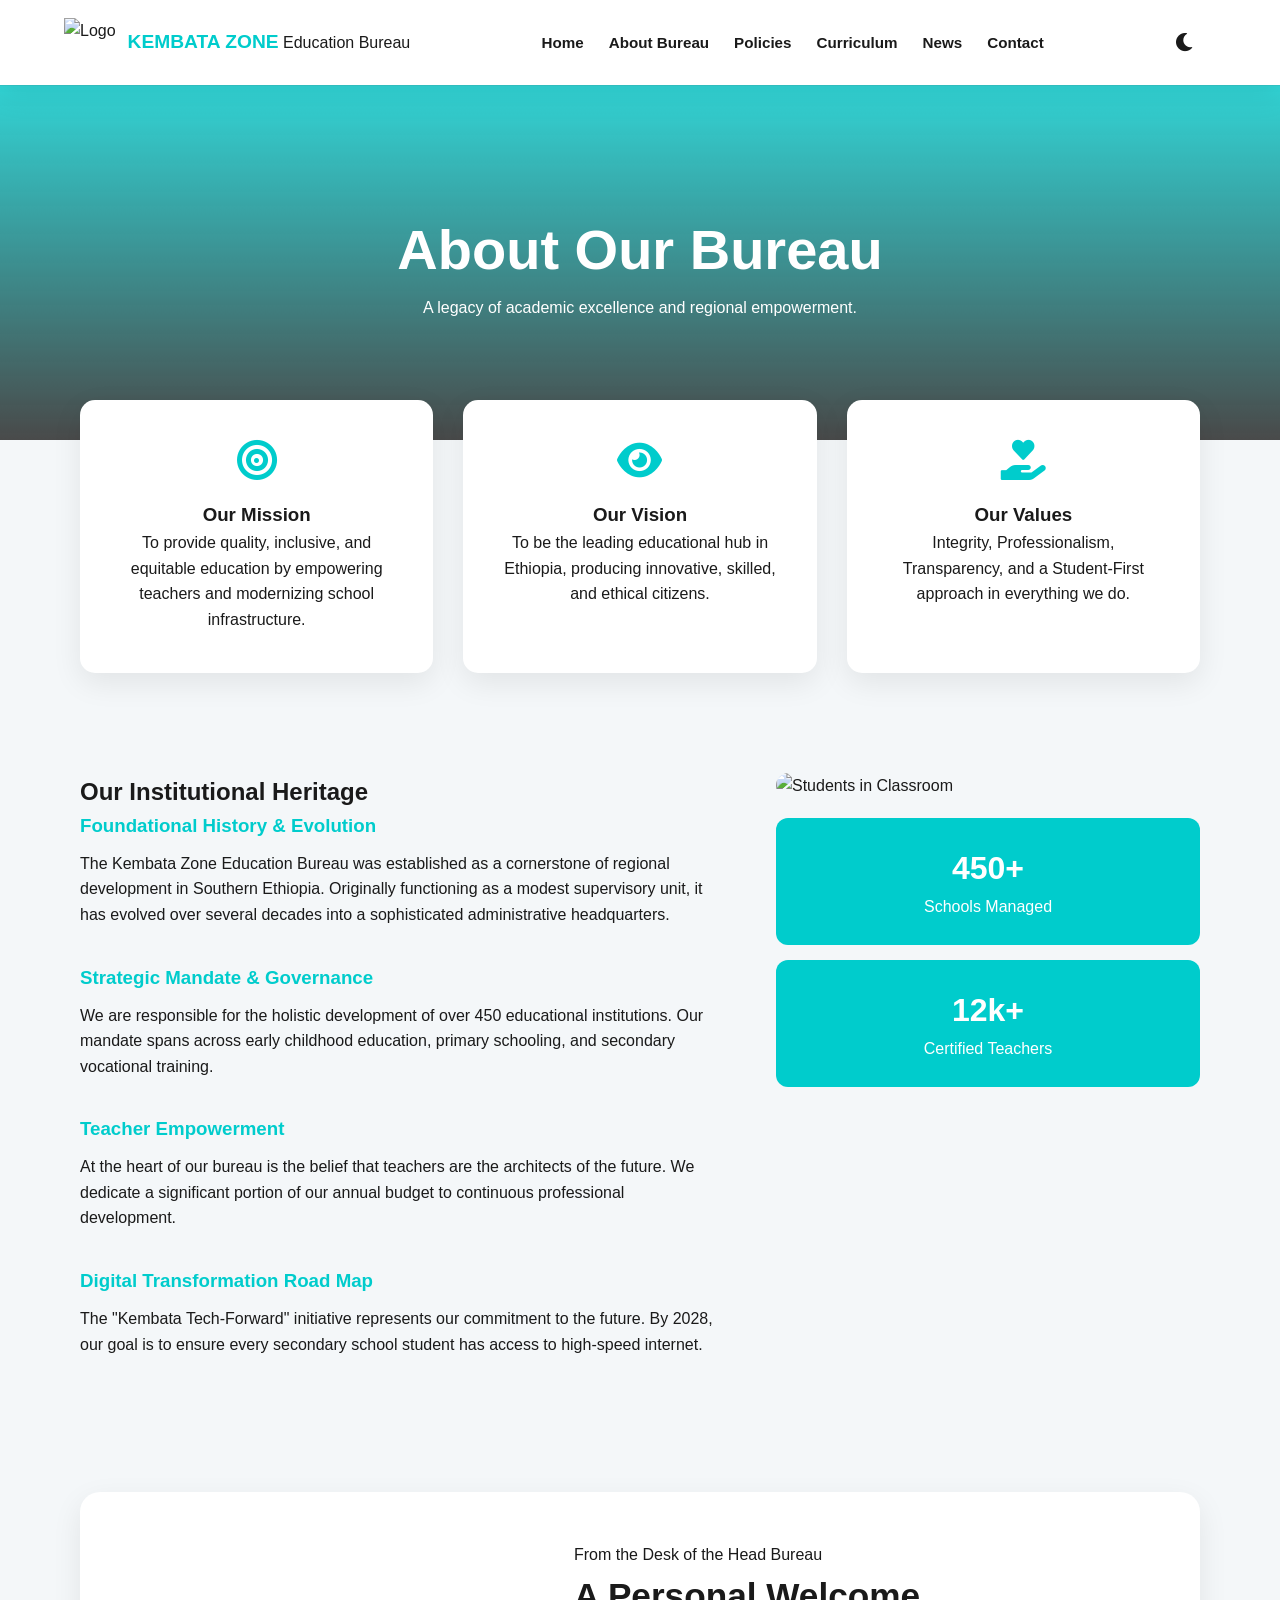
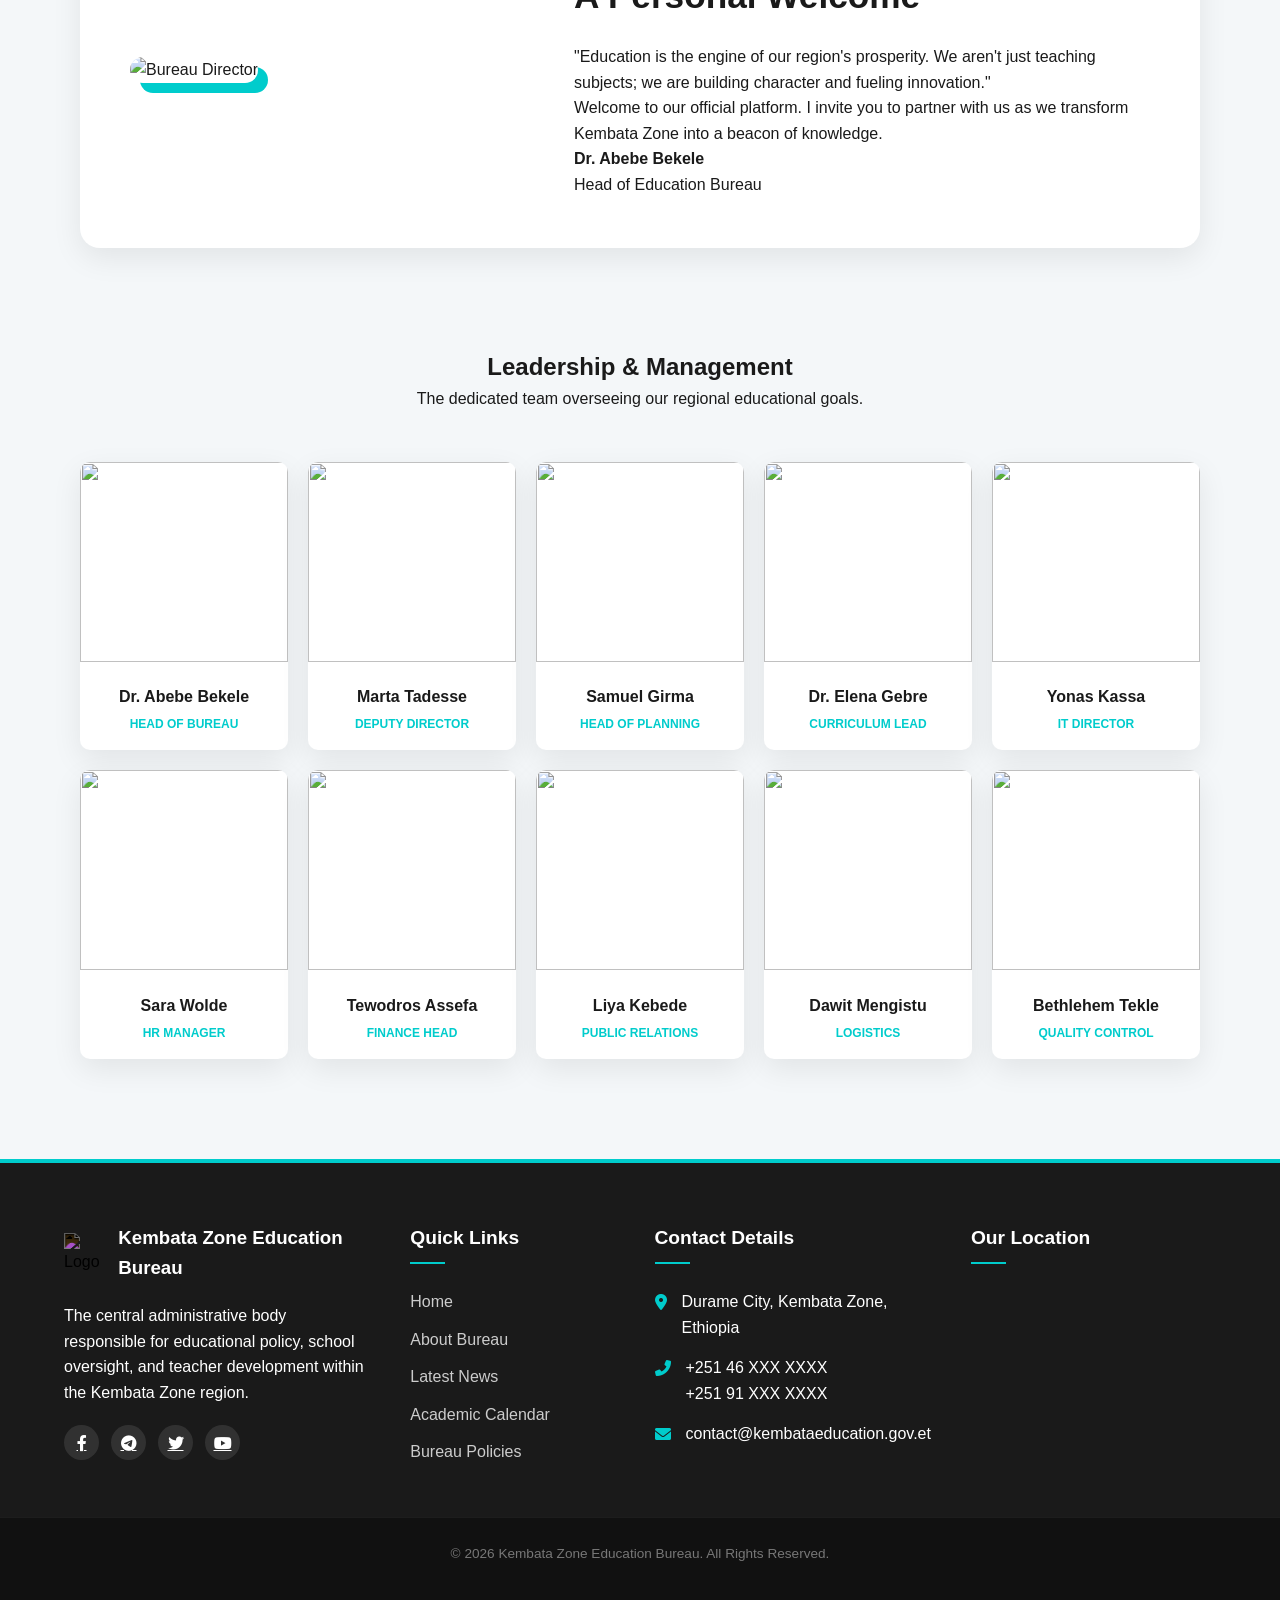
==== about.html @ c80085f4 "Add files via upload" ====
<!DOCTYPE html>
<html lang="en">
<head>
    <meta charset="UTF-8">
    <meta name="viewport" content="width=device-width, initial-scale=1.0">
    <title>About Us | Kembata Zone Education Bureau</title>
    <link rel="stylesheet" href="https://cdnjs.cloudflare.com/ajax/libs/font-awesome/6.0.0/css/all.min.css">
    <link rel="stylesheet" href="about.css">
</head>
<body>

<nav class="navbar">
    <div class="nav-container">
        <div class="nav-logo">
            <img src="https://cdn-icons-png.flaticon.com/512/3429/3429433.png" alt="Logo">
            <div class="logo-text">
                <span class="dept-name">Kembata Zone</span>
                <span class="dept-subtext">Education Bureau</span>
            </div>
        </div>

        <ul class="nav-links" id="nav-links">
            <li><a href="index.html" class="active">Home</a></li>
            <li><a href="#">About Bureau</a></li>
            <li><a href="policies.html">Policies</a></li>
            <li><a href="curriculum.html">Curriculum</a></li>
            <li><a href="news.html">News</a></li>
            <li><a href="contact.html">Contact</a></li>
        </ul>

        <div class="nav-actions">
            <button id="dark-mode-toggle"><i class="fas fa-moon"></i></button>
            <div class="menu-toggle" id="mobile-menu">
                <span class="bar"></span>
                <span class="bar"></span>
                <span class="bar"></span>
            </div>
        </div>
    </div>
</nav>

<header class="about-hero">
    <div class="container">
        <h1>About Our Bureau</h1>
        <p>A legacy of academic excellence and regional empowerment.</p>
    </div>
</header>

<div class="main-content-wrapper">
    <section class="mvv-section">
        <div class="mvv-grid">
            <div class="mvv-card">
                <i class="fas fa-bullseye"></i>
                <h3>Our Mission</h3>
                <p>To provide quality, inclusive, and equitable education by empowering teachers and modernizing school infrastructure.</p>
            </div>
            <div class="mvv-card">
                <i class="fas fa-eye"></i>
                <h3>Our Vision</h3>
                <p>To be the leading educational hub in Ethiopia, producing innovative, skilled, and ethical citizens.</p>
            </div>
            <div class="mvv-card">
                <i class="fas fa-hand-holding-heart"></i>
                <h3>Our Values</h3>
                <p>Integrity, Professionalism, Transparency, and a Student-First approach in everything we do.</p>
            </div>
        </div>
    </section>

    <section class="institution-description">
        <div class="desc-content">
            <div class="desc-text-wrapper">
                <h2>Our Institutional Heritage</h2>
                <div class="text-block">
                    <h3>Foundational History & Evolution</h3>
                    <p>The Kembata Zone Education Bureau was established as a cornerstone of regional development in Southern Ethiopia. Originally functioning as a modest supervisory unit, it has evolved over several decades into a sophisticated administrative headquarters.</p>
                </div>
                <div class="text-block">
                    <h3>Strategic Mandate & Governance</h3>
                    <p>We are responsible for the holistic development of over 450 educational institutions. Our mandate spans across early childhood education, primary schooling, and secondary vocational training.</p>
                </div>
                <div class="text-block">
                    <h3>Teacher Empowerment</h3>
                    <p>At the heart of our bureau is the belief that teachers are the architects of the future. We dedicate a significant portion of our annual budget to continuous professional development.</p>
                </div>
                <div class="text-block">
                    <h3>Digital Transformation Road Map</h3>
                    <p>The "Kembata Tech-Forward" initiative represents our commitment to the future. By 2028, our goal is to ensure every secondary school student has access to high-speed internet.</p>
                </div>
            </div>
            <div class="desc-side-content">
                <img src="https://images.unsplash.com/photo-1509062522246-3755977927d7?auto=format&fit=crop&q=80&w=800" alt="Students in Classroom">
                <div class="stat-stack">
                    <div class="stat-box"><span>450+</span><p>Schools Managed</p></div>
                    <div class="stat-box"><span>12k+</span><p>Certified Teachers</p></div>
                </div>
            </div>
        </div>
    </section>

    <section class="director-message">
        <div class="message-wrapper">
            <div class="director-portrait">
                <img src="https://images.unsplash.com/photo-1507003211169-0a1dd7228f2d?auto=format&fit=crop&q=80&w=600" alt="Bureau Director">
            </div>
            <div class="message-text">
                <span class="subtitle">From the Desk of the Head Bureau</span>
                <h2>A Personal Welcome</h2>
                <p>"Education is the engine of our region's prosperity. We aren't just teaching subjects; we are building character and fueling innovation."</p>
                <p>Welcome to our official platform. I invite you to partner with us as we transform Kembata Zone into a beacon of knowledge.</p>
                <div class="director-signature">
                    <h4>Dr. Abebe Bekele</h4>
                    <span>Head of Education Bureau</span>
                </div>
            </div>
        </div>
    </section>

    <section class="directors-section">
        <div class="section-header">
            <h2>Leadership & Management</h2>
            <p>The dedicated team overseeing our regional educational goals.</p>
        </div>
        <div class="directors-grid">
            <div class="director-card"><img src="https://images.unsplash.com/photo-1507003211169-0a1dd7228f2d?auto=format&fit=crop&q=80&w=400"><div class="director-info"><h4>Dr. Abebe Bekele</h4><span class="role">Head of Bureau</span></div></div>
            <div class="director-card"><img src="https://images.unsplash.com/photo-1494790108377-be9c29b29330?auto=format&fit=crop&q=80&w=400"><div class="director-info"><h4>Marta Tadesse</h4><span class="role">Deputy Director</span></div></div>
            <div class="director-card"><img src="https://images.unsplash.com/photo-1500648767791-00dcc994a43e?auto=format&fit=crop&q=80&w=400"><div class="director-info"><h4>Samuel Girma</h4><span class="role">Head of Planning</span></div></div>
            <div class="director-card"><img src="https://images.unsplash.com/photo-1573497019940-1c28c88b4f3e?auto=format&fit=crop&q=80&w=400"><div class="director-info"><h4>Dr. Elena Gebre</h4><span class="role">Curriculum Lead</span></div></div>
            <div class="director-card"><img src="https://images.unsplash.com/photo-1472099645785-5658abf4ff4e?auto=format&fit=crop&q=80&w=400"><div class="director-info"><h4>Yonas Kassa</h4><span class="role">IT Director</span></div></div>
            <div class="director-card"><img src="https://images.unsplash.com/photo-1580489944761-15a19d654956?auto=format&fit=crop&q=80&w=400"><div class="director-info"><h4>Sara Wolde</h4><span class="role">HR Manager</span></div></div>
            <div class="director-card"><img src="https://images.unsplash.com/photo-1519085360753-af0119f7cbe7?auto=format&fit=crop&q=80&w=400"><div class="director-info"><h4>Tewodros Assefa</h4><span class="role">Finance Head</span></div></div>
            <div class="director-card"><img src="https://images.unsplash.com/photo-1567532939604-b6b5b0db2604?auto=format&fit=crop&q=80&w=400"><div class="director-info"><h4>Liya Kebede</h4><span class="role">Public Relations</span></div></div>
            <div class="director-card"><img src="https://images.unsplash.com/photo-1506794778202-cad84cf45f1d?auto=format&fit=crop&q=80&w=400"><div class="director-info"><h4>Dawit Mengistu</h4><span class="role">Logistics</span></div></div>
            <div class="director-card"><img src="https://images.unsplash.com/photo-1554151228-14d9def656e4?auto=format&fit=crop&q=80&w=400"><div class="director-info"><h4>Bethlehem Tekle</h4><span class="role">Quality Control</span></div></div>
        </div>
    </section>
</div>

<footer class="site-footer" id="contact">
    <div class="footer-top">
        <div class="footer-container">
            <div class="footer-column bureau-info">
                <div class="f-logo">
                    <img src="https://cdn-icons-png.flaticon.com/512/3429/3429433.png" alt="Logo">
                    <h3>Kembata Zone Education Bureau</h3>
                </div>
                <p>The central administrative body responsible for educational policy, school oversight, and teacher development within the Kembata Zone region.</p>
                <div class="social-links">
                    <a href="#" aria-label="Facebook"><i class="fab fa-facebook-f"></i></a>
                    <a href="#" aria-label="Telegram"><i class="fab fa-telegram-plane"></i></a>
                    <a href="#" aria-label="Twitter"><i class="fab fa-twitter"></i></a>
                    <a href="#" aria-label="YouTube"><i class="fab fa-youtube"></i></a>
                </div>
            </div>

            <div class="footer-column">
                <h4 class="footer-title">Quick Links</h4>
                <ul class="f-links">
                    <li><a href="#home">Home</a></li>
                    <li><a href="#about">About Bureau</a></li>
                    <li><a href="#news">Latest News</a></li>
                    <li><a href="#">Academic Calendar</a></li>
                    <li><a href="#">Bureau Policies</a></li>
                </ul>
            </div>

            <div class="footer-column">
                <h4 class="footer-title">Contact Details</h4>
                <div class="contact-box">
                    <div class="c-item">
                        <i class="fas fa-map-marker-alt"></i>
                        <span>Durame City, Kembata Zone, Ethiopia</span>
                    </div>
                    <div class="c-item">
                        <i class="fas fa-phone-alt"></i>
                        <span>+251 46 XXX XXXX<br>+251 91 XXX XXXX</span>
                    </div>
                    <div class="c-item">
                        <i class="fas fa-envelope"></i>
                        <span>contact@kembataeducation.gov.et</span>
                    </div>
                </div>
            </div>

            <div class="footer-column">
                <h4 class="footer-title">Our Location</h4>
                <div class="map-wrapper">
                    <iframe src="https://www.google.com/maps/embed?pb=!1m18!1m12!1m3!1d31688.0000000000!2d37.8864!3d7.2361!2m3!1f0!2f0!3f0!3m2!1i1024!2i768!4f13.1!3m3!1m2!1s0x170e5b0000000001%3A0x0000000000000000!2sDurame!5e0!3m2!1sen!2set!4v1700000000000" width="100%" height="150" style="border:0; border-radius:8px;" allowfullscreen="" loading="lazy"></iframe>
                </div>
            </div>
        </div>
    </div>
    
    <div class="footer-bottom">
        <div class="footer-container centered-text">
            <p>© 2026 Kembata Zone Education Bureau. All Rights Reserved.</p>
        </div>
    </div>
</footer>

<script src="about.js"></script>
</body>
</html>
---- about.css ----
:root {
    --primary: #00CCCC;
    --dark: #1a1a1a;
    --light: #ffffff;
    --bg-alt: #f4f7f9;
    --text-soft: #555;
    --shadow: 0 10px 30px rgba(0,0,0,0.08);
}

[data-theme="dark"] {
    --dark: #f4f4f4;
    --light: #1e1e1e;
    --bg-alt: #121212;
    --text-soft: #bbb;
}

* { margin: 0; padding: 0; box-sizing: border-box; font-family: 'Segoe UI', sans-serif; transition: 0.3s; }
body { background: var(--bg-alt); color: var(--dark); line-height: 1.6; overflow-x: hidden; }

/* --- Navbar --- */
.navbar { background: var(--light); height: 85px; display: flex; align-items: center; position: sticky; top: 0; z-index: 1000; box-shadow: var(--shadow); }
.nav-container { width: 90%; max-width: 1300px; margin: 0 auto; display: flex; justify-content: space-between; align-items: center; }
.nav-logo { display: flex; align-items: center; gap: 12px; }
.nav-logo img { height: 50px; }
.dept-name { font-weight: 800; color: var(--primary); font-size: 1.2rem; text-transform: uppercase; }
.nav-links { display: flex; list-style: none; gap: 25px; }
.nav-links a { text-decoration: none; color: var(--dark); font-weight: 600; font-size: 0.95rem; }

/* Dropdown */
.dropdown { position: relative; }
.dropdown-content { display: none; position: absolute; top: 100%; background: var(--light); min-width: 180px; box-shadow: var(--shadow); border-top: 3px solid var(--primary); list-style: none; }
.dropdown-content a { padding: 12px 20px; display: block; border-bottom: 1px solid rgba(0,0,0,0.05); }
@media (min-width: 1025px) { .dropdown:hover .dropdown-content { display: block; } }

.nav-actions { display: flex; align-items: center; gap: 20px; }
#dark-mode-toggle { background: none; border: none; cursor: pointer; color: var(--dark); font-size: 1.3rem; }

/* CONTENT WRAPPER */
.main-content-wrapper { max-width: 1200px; margin: 0 auto; padding: 0 40px; }
section { margin-bottom: 100px; }

/* HERO */
.about-hero { background: linear-gradient(rgba(0, 204, 204, 0.8), rgba(0, 0, 0, 0.7)), url('https://images.unsplash.com/photo-1523050854058-8df90110c9f1?auto=format&fit=crop&q=80&w=1470'); background-size: cover; background-position: center; color: white; padding: 120px 0; text-align: center; margin-bottom: 80px; }
.about-hero h1 { font-size: 3.5rem; }

/* MVV */
.mvv-grid { display: grid; grid-template-columns: repeat(3, 1fr); gap: 30px; margin-top: -120px; }
.mvv-card { background: var(--light); padding: 40px; border-radius: 15px; text-align: center; box-shadow: var(--shadow); }
.mvv-card i { font-size: 2.5rem; color: var(--primary); margin-bottom: 20px; }

/* DESCRIPTION */
.desc-content { display: grid; grid-template-columns: 1.2fr 0.8fr; gap: 60px; }
.text-block { margin-bottom: 35px; }
.text-block h3 { color: var(--primary); margin-bottom: 10px; }
.desc-side-content img { width: 100%; border-radius: 20px; margin-bottom: 20px; }
.stat-box { background: var(--primary); color: white; padding: 25px; border-radius: 12px; margin-bottom: 15px; text-align: center; }
.stat-box span { font-size: 2rem; font-weight: 800; display: block; }

/* DIRECTOR MESSAGE */
.message-wrapper { display: grid; grid-template-columns: 1fr 1.5fr; gap: 60px; align-items: center; background: var(--light); padding: 50px; border-radius: 20px; box-shadow: var(--shadow); }
.director-portrait img { width: 100%; border-radius: 15px; box-shadow: 10px 10px 0 var(--primary); }
.message-text h2 { margin-bottom: 20px; font-size: 2.2rem; }

/* LEADERSHIP */
.section-header { text-align: center; margin-bottom: 50px; }
.directors-grid { display: grid; grid-template-columns: repeat(auto-fill, minmax(180px, 1fr)); gap: 20px; }
.director-card { background: var(--light); border-radius: 10px; overflow: hidden; box-shadow: var(--shadow); text-align: center; }
.director-card img { width: 100%; height: 200px; object-fit: cover; }
.director-info { padding: 15px; }
.role { font-size: 0.75rem; color: var(--primary); text-transform: uppercase; font-weight: bold; }

/* --- Footer --- */
.site-footer { background: #1a1a1a; color: #fff; padding-top: 60px; border-top: 4px solid var(--primary); }
.footer-container { width: 90%; max-width: 1300px; margin: 0 auto; display: grid; grid-template-columns: 1.5fr 1fr 1fr 1.2fr; gap: 40px; padding-bottom: 40px; }
.f-logo { display: flex; align-items: center; gap: 10px; margin-bottom: 20px; }
.f-logo img { height: 40px; filter: invert(1); }
.social-links { display: flex; gap: 12px; margin-top: 20px; }
.social-links a { width: 35px; height: 35px; background: rgba(255,255,255,0.1); border-radius: 50%; display: flex; align-items: center; justify-content: center; color: #fff; transition: 0.3s; }
.social-links a:hover { background: var(--primary); transform: translateY(-3px); }
.footer-title { font-size: 1.2rem; margin-bottom: 25px; position: relative; padding-bottom: 10px; }
.footer-title::after { content: ''; position: absolute; left: 0; bottom: 0; width: 35px; height: 2px; background: var(--primary); }
.f-links { list-style: none; }
.f-links li { margin-bottom: 12px; }
.f-links a { color: #ccc; text-decoration: none; }
.c-item { display: flex; gap: 15px; margin-bottom: 15px; }
.c-item i { color: var(--primary); margin-top: 5px; }

/* Centered Copyright Bar */
.footer-bottom { background: #111; padding: 25px 0; border-top: 1px solid rgba(255,255,255,0.05); }
.centered-text { text-align: center; display: block; }
.footer-bottom p { font-size: 0.85rem; color: #777; margin: 0; }

/* MOBILE RESPONSIVE */
@media (max-width: 1024px) {
    .menu-toggle { display: flex; }
    .nav-links { position: fixed; top: 85px; left: -100%; width: 80%; height: 100vh; background: var(--light); flex-direction: column; padding: 40px 10%; z-index: 1000; }
    .nav-links.active { left: 0; }
    .main-content-wrapper { padding: 0 20px; }
    .mvv-grid, .desc-content, .message-wrapper, .footer-container { grid-template-columns: 1fr; }
    .mvv-grid { margin-top: 0; }
}
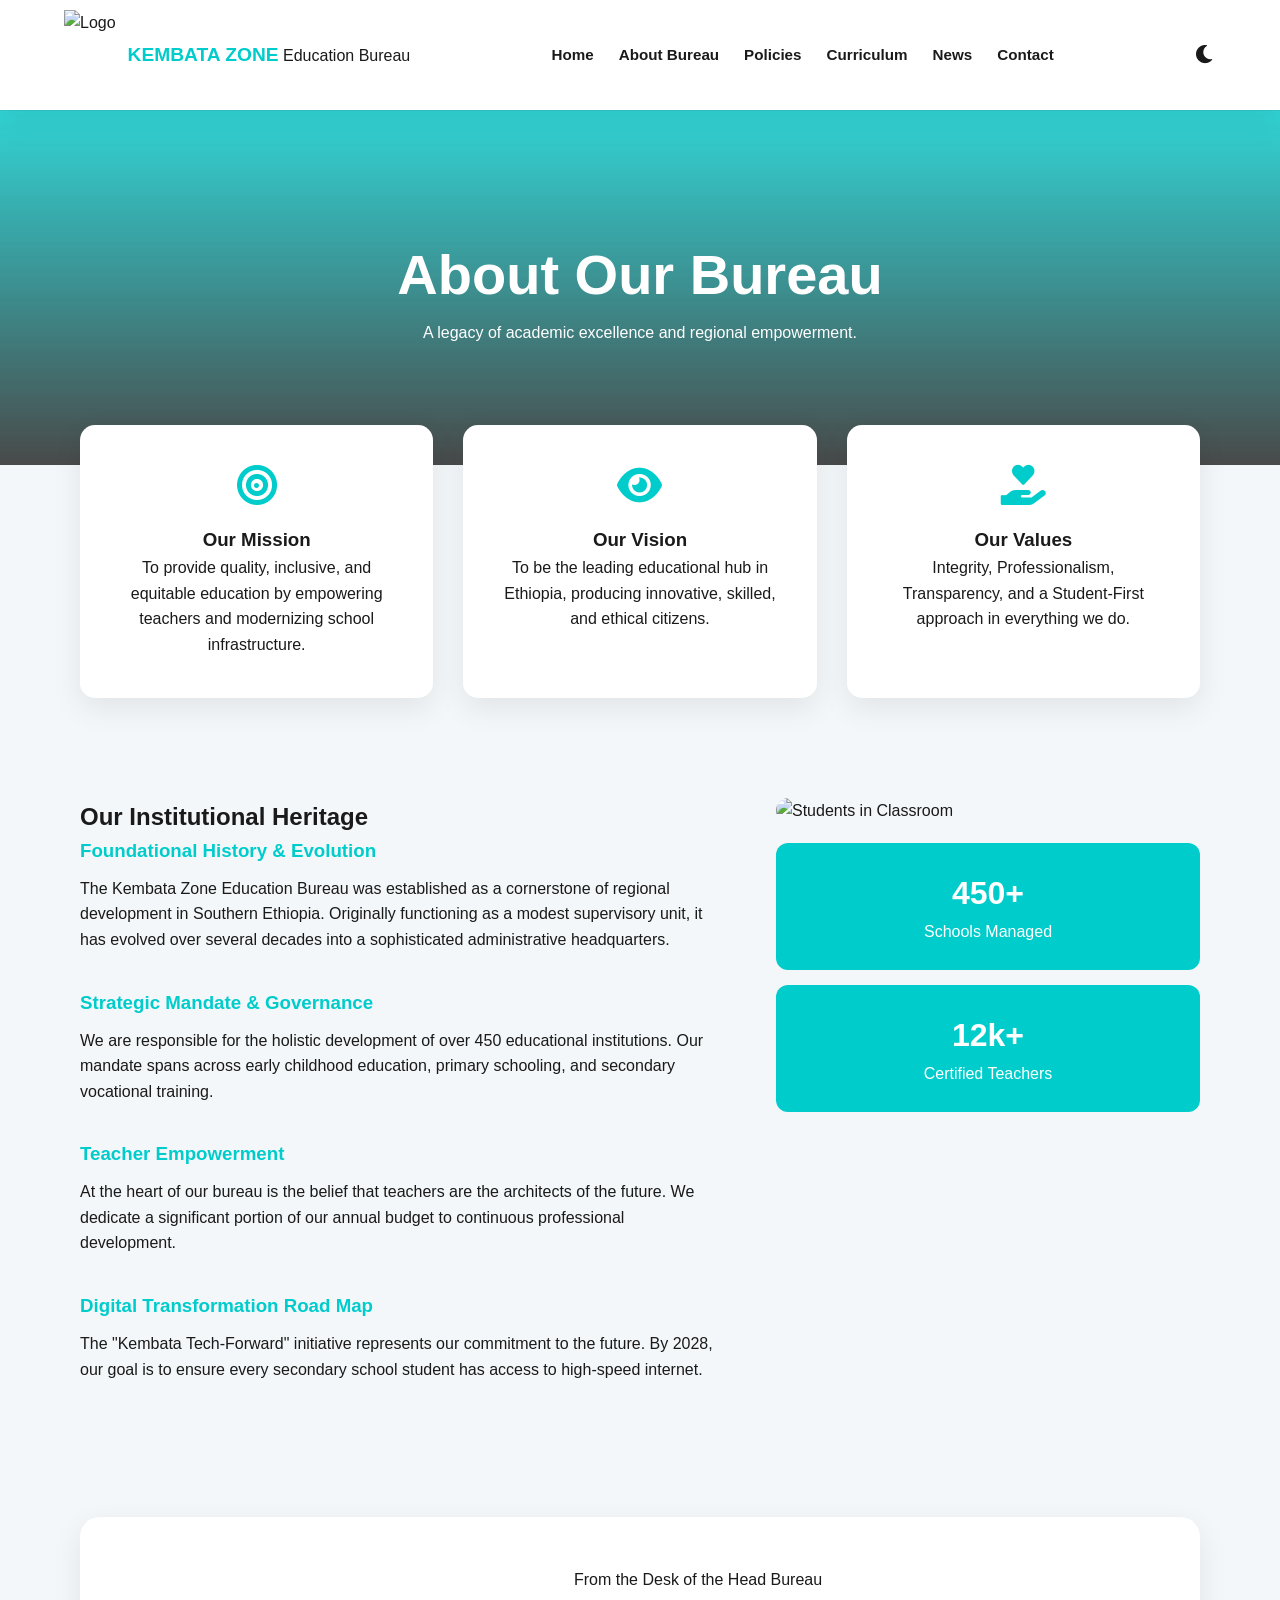
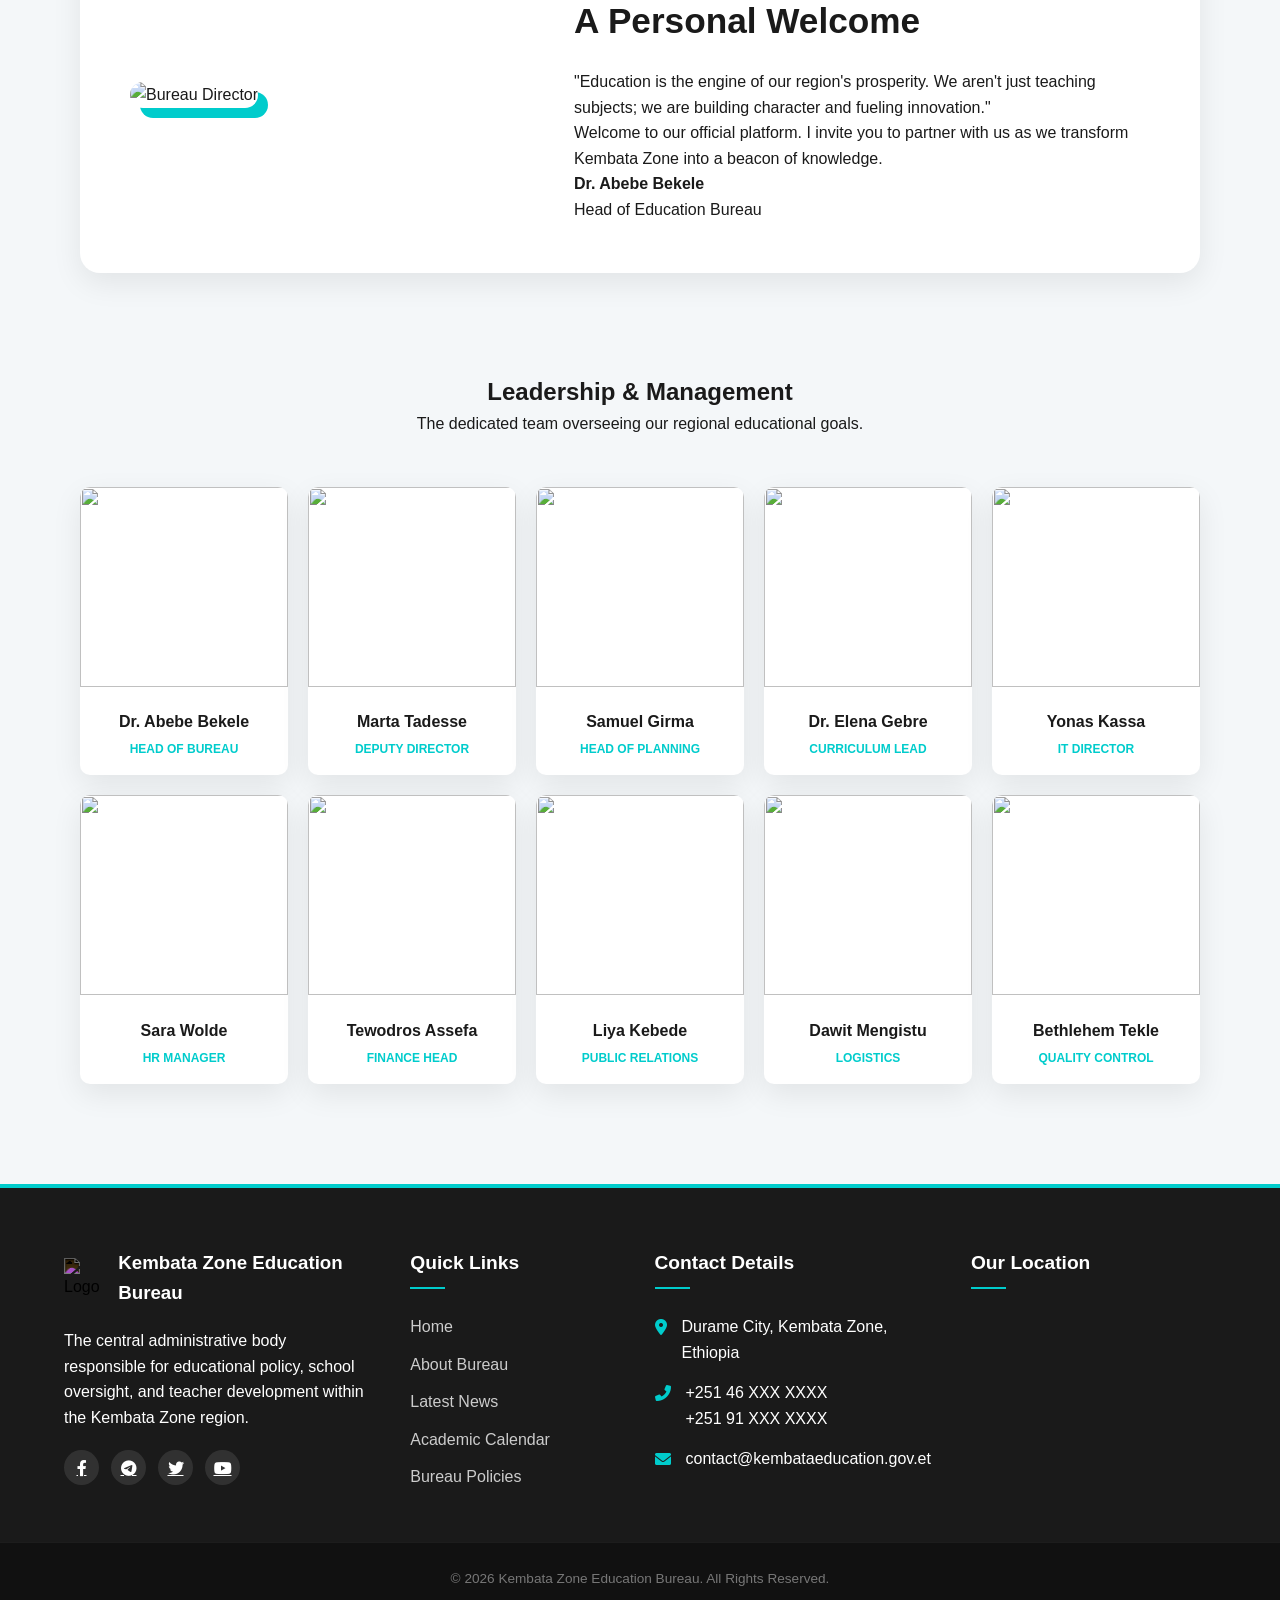
==== commit d30f4d04: "Add files via upload" ====
--- a/about.html
+++ b/about.html
@@ -12,7 +12,7 @@
 <nav class="navbar">
     <div class="nav-container">
         <div class="nav-logo">
-            <img src="https://cdn-icons-png.flaticon.com/512/3429/3429433.png" alt="Logo">
+            <img src="imgs/logo1.png" alt="Logo">
             <div class="logo-text">
                 <span class="dept-name">Kembata Zone</span>
                 <span class="dept-subtext">Education Bureau</span>
@@ -20,9 +20,12 @@
         </div>
 
         <ul class="nav-links" id="nav-links">
-            <li><a href="index.html" class="active">Home</a></li>
-            <li><a href="#">About Bureau</a></li>
-            <li><a href="policies.html">Policies</a></li>
+            <li><a href="home.html" class="active">Home</a></li>
+            <li><a href="about.html">About Bureau</a></li>
+            <li class="dropdown" id="policy-dropdown">
+                <a href="policies.html" class="dropbtn">Policies <i></i></a>
+                
+            </li>
             <li><a href="curriculum.html">Curriculum</a></li>
             <li><a href="news.html">News</a></li>
             <li><a href="contact.html">Contact</a></li>
--- a/about.css
+++ b/about.css
@@ -18,10 +18,10 @@
 body { background: var(--bg-alt); color: var(--dark); line-height: 1.6; overflow-x: hidden; }
 
 /* --- Navbar --- */
-.navbar { background: var(--light); height: 85px; display: flex; align-items: center; position: sticky; top: 0; z-index: 1000; box-shadow: var(--shadow); }
+.navbar { background: var(--light); height: 110px; display: flex; align-items: center; position: sticky; top: 0; z-index: 1000; box-shadow: var(--shadow); }
 .nav-container { width: 90%; max-width: 1300px; margin: 0 auto; display: flex; justify-content: space-between; align-items: center; }
 .nav-logo { display: flex; align-items: center; gap: 12px; }
-.nav-logo img { height: 50px; }
+.nav-logo img { height: 90px; }
 .dept-name { font-weight: 800; color: var(--primary); font-size: 1.2rem; text-transform: uppercase; }
 .nav-links { display: flex; list-style: none; gap: 25px; }
 .nav-links a { text-decoration: none; color: var(--dark); font-weight: 600; font-size: 0.95rem; }
@@ -90,6 +90,10 @@
 .centered-text { text-align: center; display: block; }
 .footer-bottom p { font-size: 0.85rem; color: #777; margin: 0; }
 
+/* --- Mobile Fixes --- */
+.menu-toggle { display: none; flex-direction: column; gap: 5px; cursor: pointer; }
+.bar { width: 28px; height: 3px; background: var(--dark); border-radius: 5px; }
+
 /* MOBILE RESPONSIVE */
 @media (max-width: 1024px) {
     .menu-toggle { display: flex; }
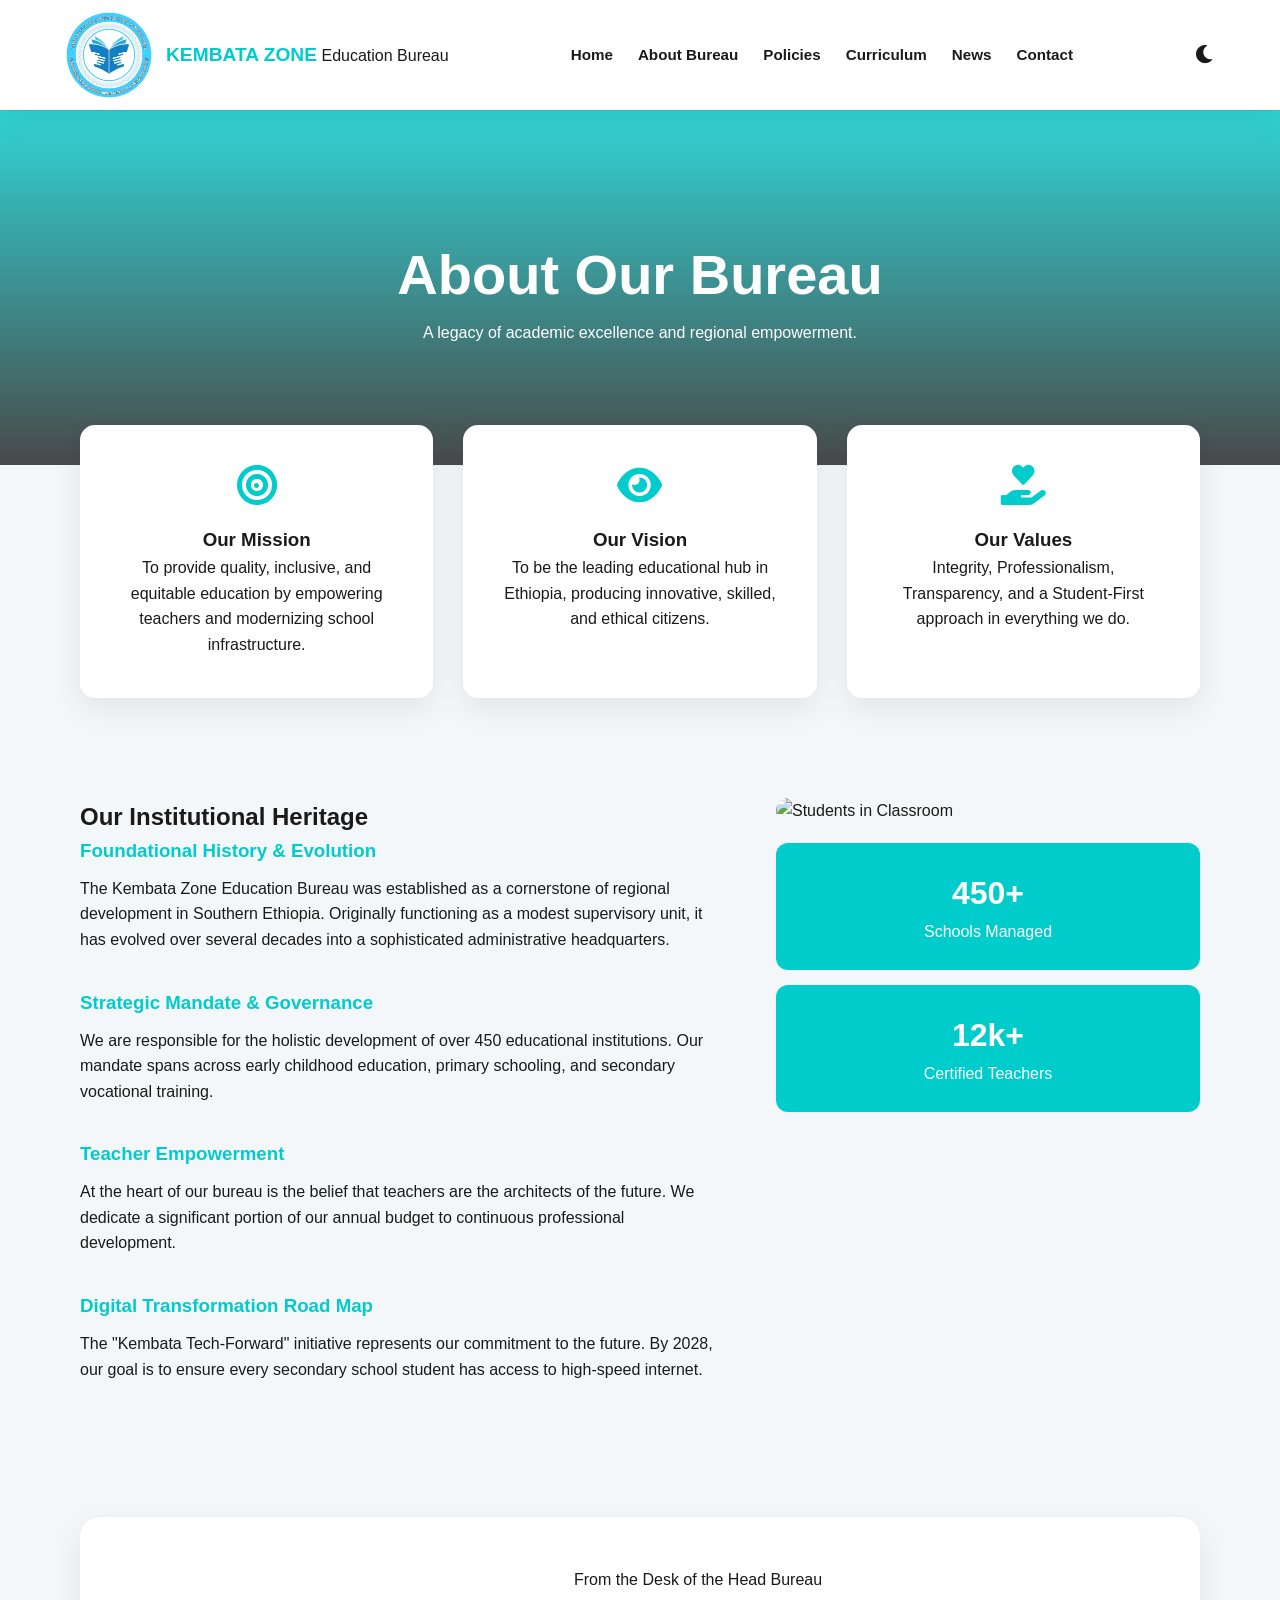
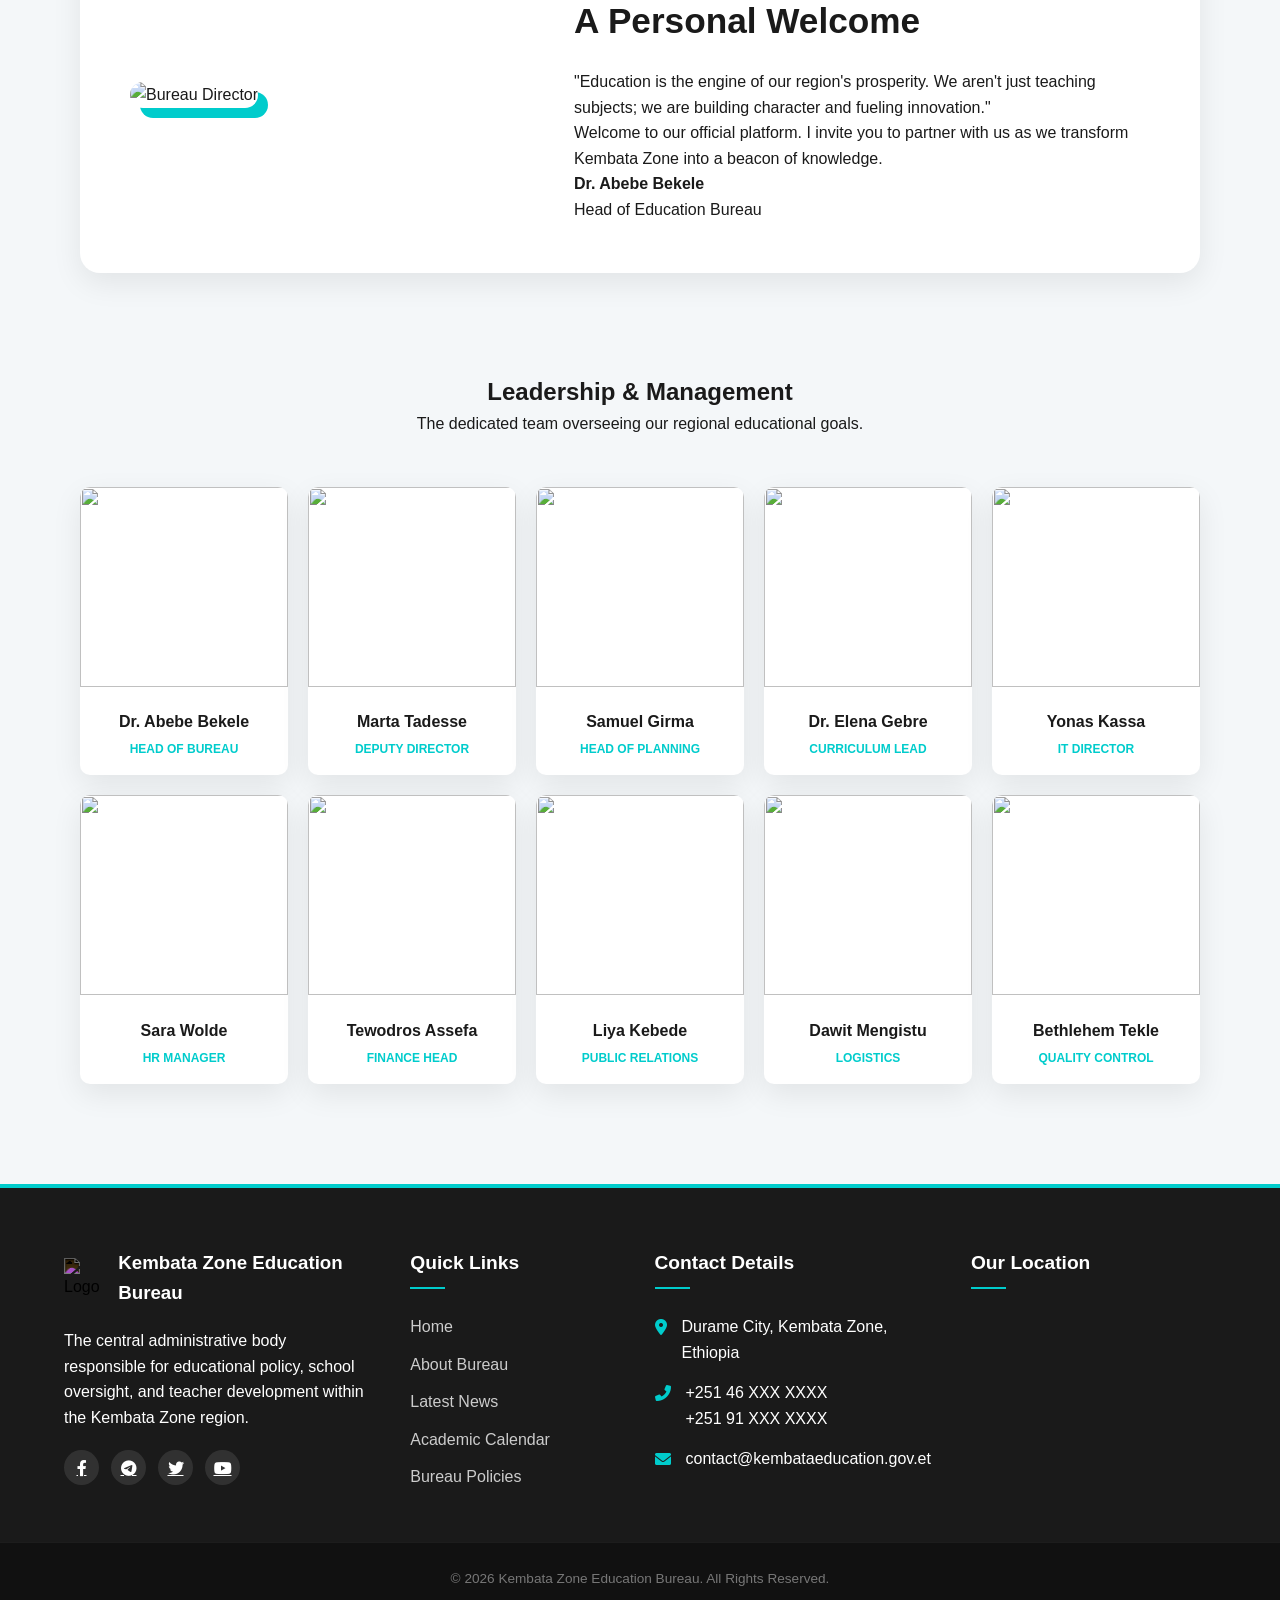
==== commit 1be8aff1: "Update about.html" ====
--- a/about.html
+++ b/about.html
@@ -20,7 +20,7 @@
         </div>
 
         <ul class="nav-links" id="nav-links">
-            <li><a href="home.html" class="active">Home</a></li>
+            <li><a href="index.html" class="active">Home</a></li>
             <li><a href="about.html">About Bureau</a></li>
             <li class="dropdown" id="policy-dropdown">
                 <a href="policies.html" class="dropbtn">Policies <i></i></a>
@@ -203,4 +203,4 @@
 
 <script src="about.js"></script>
 </body>
-</html>+</html>
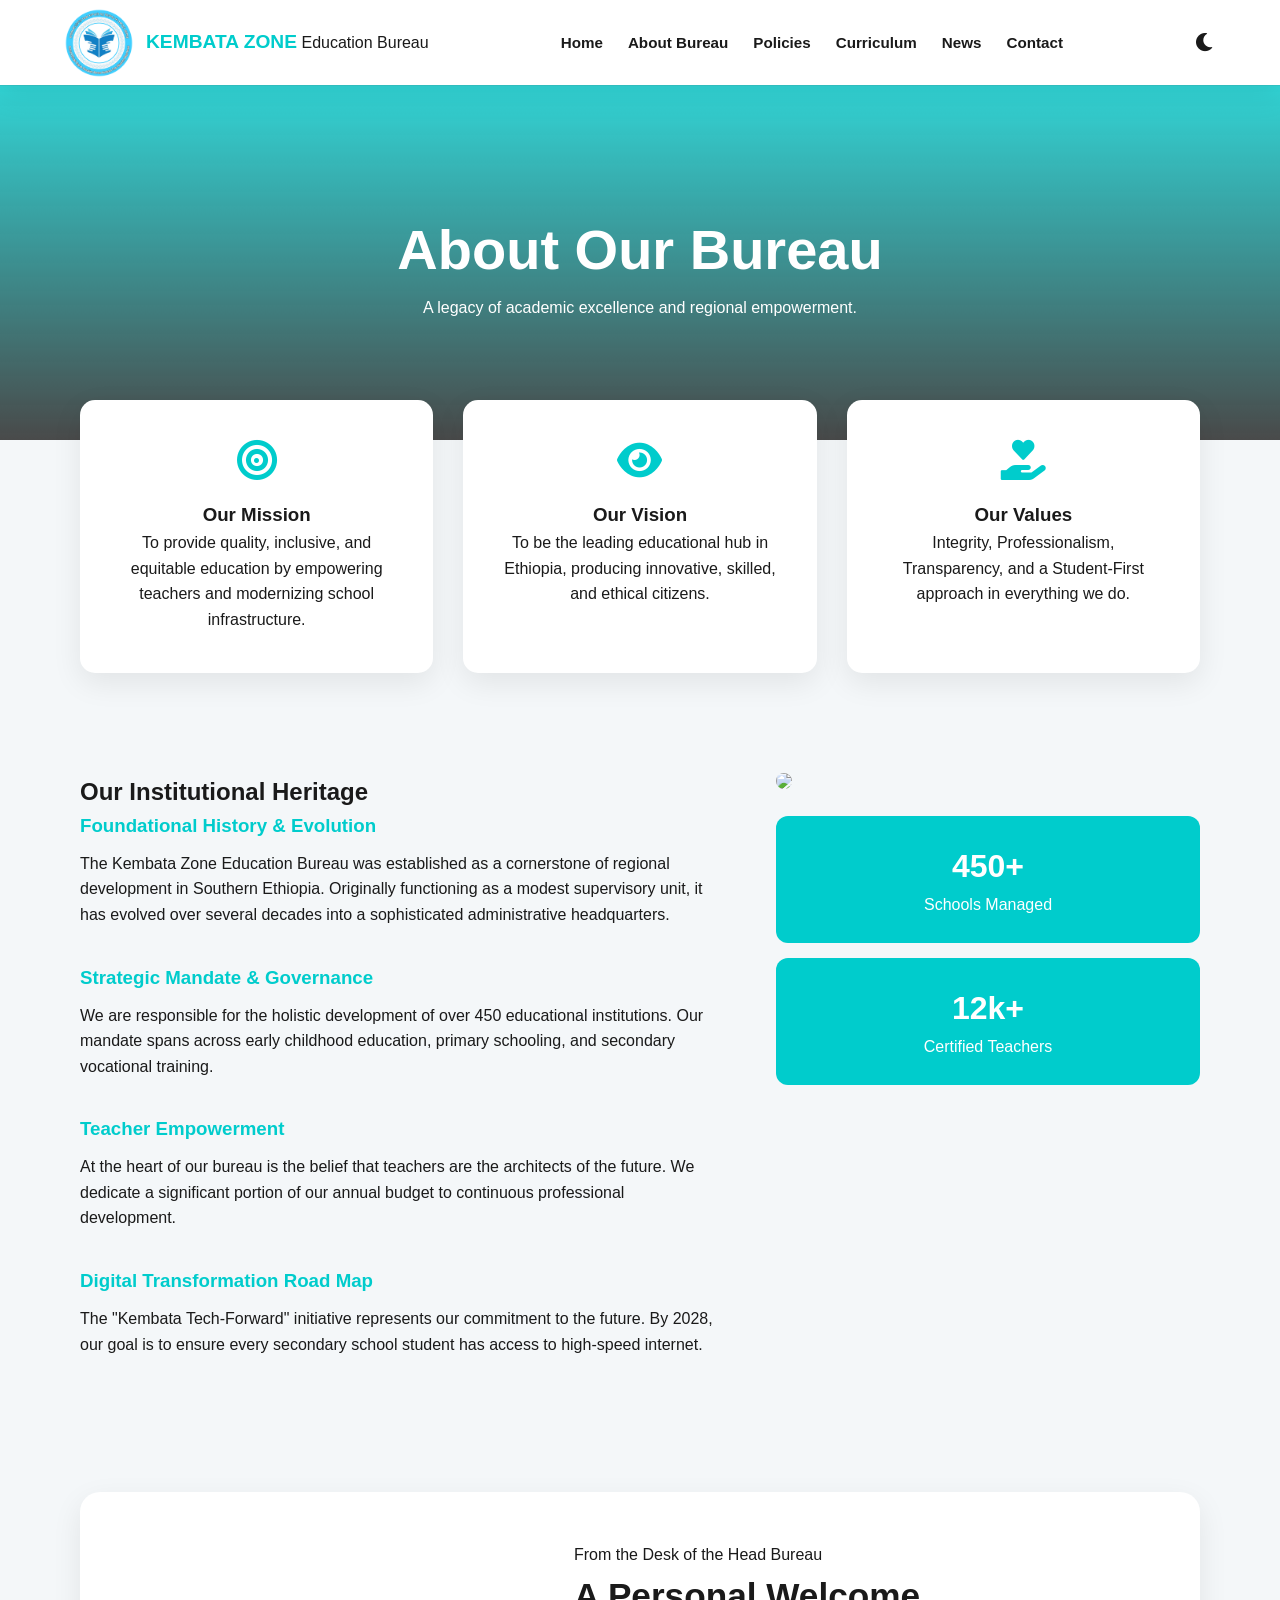
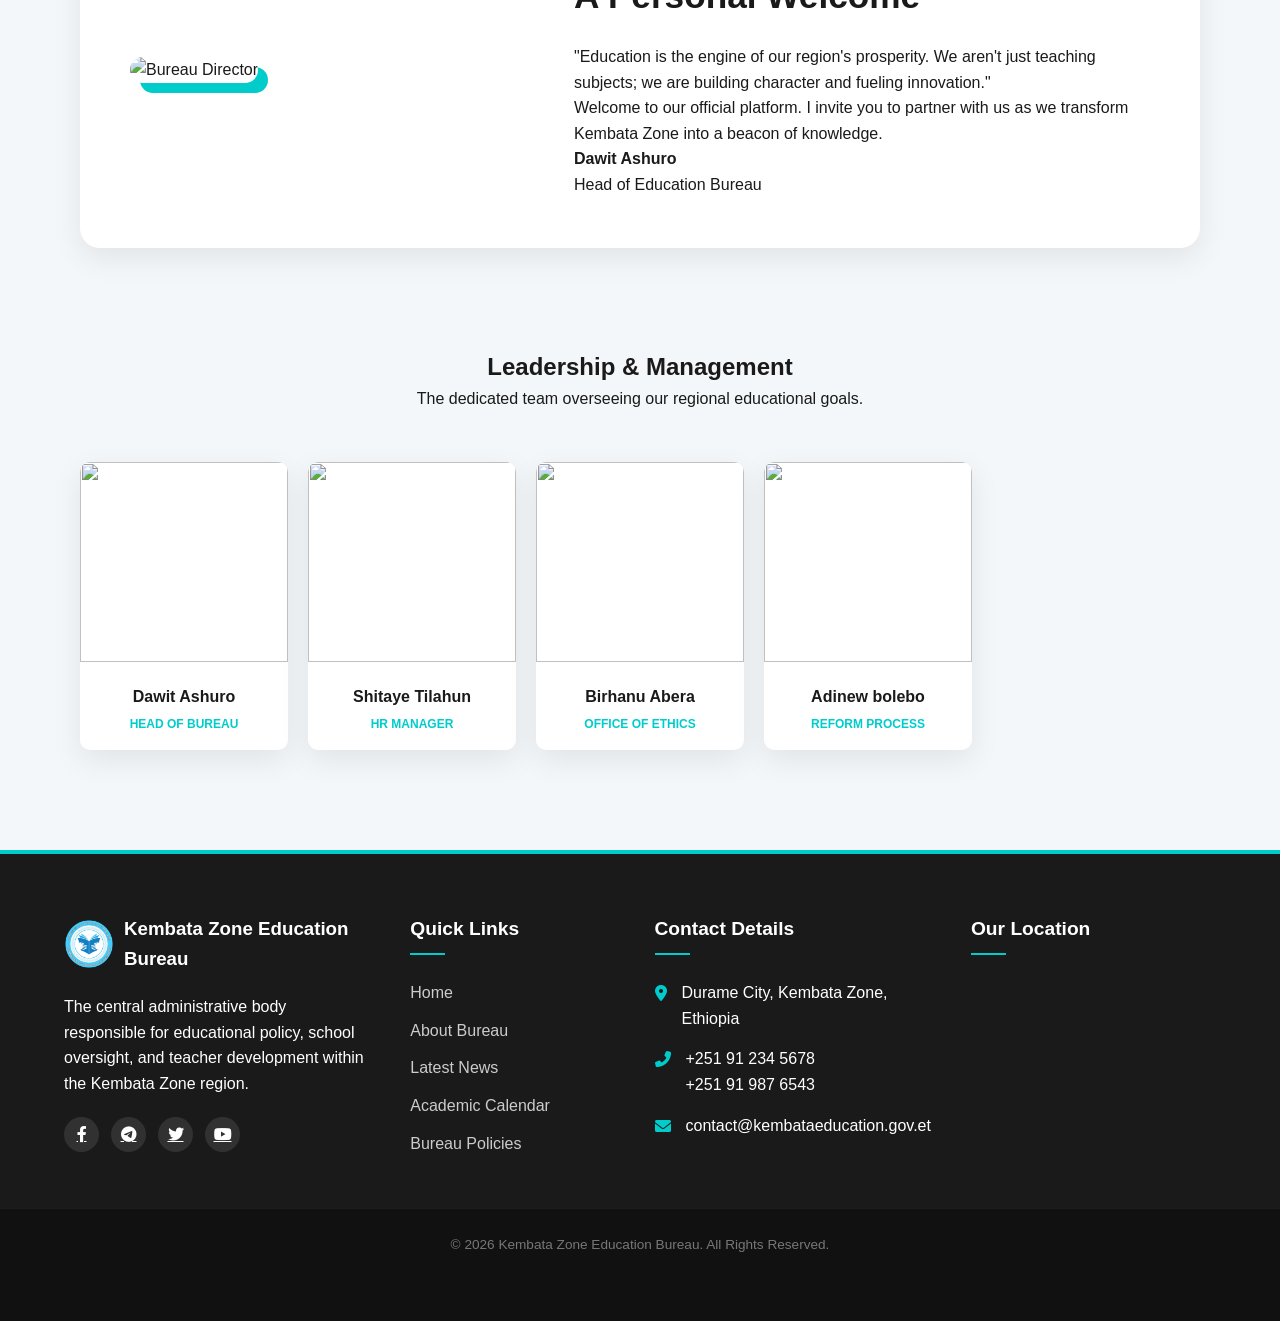
==== commit 7a342539: "Add files via upload" ====
--- a/about.html
+++ b/about.html
@@ -12,7 +12,7 @@
 <nav class="navbar">
     <div class="nav-container">
         <div class="nav-logo">
-            <img src="imgs/logo1.png" alt="Logo">
+            <img src="./imgs/logo1.png" alt="Logo">
             <div class="logo-text">
                 <span class="dept-name">Kembata Zone</span>
                 <span class="dept-subtext">Education Bureau</span>
@@ -21,11 +21,8 @@
 
         <ul class="nav-links" id="nav-links">
             <li><a href="index.html" class="active">Home</a></li>
-            <li><a href="about.html">About Bureau</a></li>
-            <li class="dropdown" id="policy-dropdown">
-                <a href="policies.html" class="dropbtn">Policies <i></i></a>
-                
-            </li>
+            <li><a href="#">About Bureau</a></li>
+            <li><a href="policies.html">Policies</a></li>
             <li><a href="curriculum.html">Curriculum</a></li>
             <li><a href="news.html">News</a></li>
             <li><a href="contact.html">Contact</a></li>
@@ -92,7 +89,7 @@
                 </div>
             </div>
             <div class="desc-side-content">
-                <img src="https://images.unsplash.com/photo-1509062522246-3755977927d7?auto=format&fit=crop&q=80&w=800" alt="Students in Classroom">
+                <img src="./imgs/P3.png">
                 <div class="stat-stack">
                     <div class="stat-box"><span>450+</span><p>Schools Managed</p></div>
                     <div class="stat-box"><span>12k+</span><p>Certified Teachers</p></div>
@@ -104,7 +101,7 @@
     <section class="director-message">
         <div class="message-wrapper">
             <div class="director-portrait">
-                <img src="https://images.unsplash.com/photo-1507003211169-0a1dd7228f2d?auto=format&fit=crop&q=80&w=600" alt="Bureau Director">
+                <img src="./imgs/Dawit ashuro.jpg" alt="Bureau Director">
             </div>
             <div class="message-text">
                 <span class="subtitle">From the Desk of the Head Bureau</span>
@@ -112,7 +109,7 @@
                 <p>"Education is the engine of our region's prosperity. We aren't just teaching subjects; we are building character and fueling innovation."</p>
                 <p>Welcome to our official platform. I invite you to partner with us as we transform Kembata Zone into a beacon of knowledge.</p>
                 <div class="director-signature">
-                    <h4>Dr. Abebe Bekele</h4>
+                    <h4>Dawit Ashuro</h4>
                     <span>Head of Education Bureau</span>
                 </div>
             </div>
@@ -125,16 +122,11 @@
             <p>The dedicated team overseeing our regional educational goals.</p>
         </div>
         <div class="directors-grid">
-            <div class="director-card"><img src="https://images.unsplash.com/photo-1507003211169-0a1dd7228f2d?auto=format&fit=crop&q=80&w=400"><div class="director-info"><h4>Dr. Abebe Bekele</h4><span class="role">Head of Bureau</span></div></div>
-            <div class="director-card"><img src="https://images.unsplash.com/photo-1494790108377-be9c29b29330?auto=format&fit=crop&q=80&w=400"><div class="director-info"><h4>Marta Tadesse</h4><span class="role">Deputy Director</span></div></div>
-            <div class="director-card"><img src="https://images.unsplash.com/photo-1500648767791-00dcc994a43e?auto=format&fit=crop&q=80&w=400"><div class="director-info"><h4>Samuel Girma</h4><span class="role">Head of Planning</span></div></div>
-            <div class="director-card"><img src="https://images.unsplash.com/photo-1573497019940-1c28c88b4f3e?auto=format&fit=crop&q=80&w=400"><div class="director-info"><h4>Dr. Elena Gebre</h4><span class="role">Curriculum Lead</span></div></div>
-            <div class="director-card"><img src="https://images.unsplash.com/photo-1472099645785-5658abf4ff4e?auto=format&fit=crop&q=80&w=400"><div class="director-info"><h4>Yonas Kassa</h4><span class="role">IT Director</span></div></div>
-            <div class="director-card"><img src="https://images.unsplash.com/photo-1580489944761-15a19d654956?auto=format&fit=crop&q=80&w=400"><div class="director-info"><h4>Sara Wolde</h4><span class="role">HR Manager</span></div></div>
-            <div class="director-card"><img src="https://images.unsplash.com/photo-1519085360753-af0119f7cbe7?auto=format&fit=crop&q=80&w=400"><div class="director-info"><h4>Tewodros Assefa</h4><span class="role">Finance Head</span></div></div>
-            <div class="director-card"><img src="https://images.unsplash.com/photo-1567532939604-b6b5b0db2604?auto=format&fit=crop&q=80&w=400"><div class="director-info"><h4>Liya Kebede</h4><span class="role">Public Relations</span></div></div>
-            <div class="director-card"><img src="https://images.unsplash.com/photo-1506794778202-cad84cf45f1d?auto=format&fit=crop&q=80&w=400"><div class="director-info"><h4>Dawit Mengistu</h4><span class="role">Logistics</span></div></div>
-            <div class="director-card"><img src="https://images.unsplash.com/photo-1554151228-14d9def656e4?auto=format&fit=crop&q=80&w=400"><div class="director-info"><h4>Bethlehem Tekle</h4><span class="role">Quality Control</span></div></div>
+            <div class="director-card"><img src="./imgs/Dawit ashuro.jpg"><div class="director-info"><h4>Dawit Ashuro</h4><span class="role">Head of Bureau</span></div></div>
+            <div class="director-card"><img src="./imgs/unknown.jpeg"><div class="director-info"><h4>Shitaye Tilahun</h4><span class="role">HR Manager</span></div></div>
+            <div class="director-card"><img src="./imgs/unknown.jpeg"><div class="director-info"><h4>Birhanu Abera</h4><span class="role">Office of Ethics</span></div></div>
+            <div class="director-card"><img src="./imgs/Adinew.jpg"><div class="director-info"><h4>Adinew bolebo</h4><span class="role">Reform Process</span></div></div>
+            
         </div>
     </section>
 </div>
@@ -144,7 +136,7 @@
         <div class="footer-container">
             <div class="footer-column bureau-info">
                 <div class="f-logo">
-                    <img src="https://cdn-icons-png.flaticon.com/512/3429/3429433.png" alt="Logo">
+                    <img src="./imgs/logo1.png" alt="Logo">
                     <h3>Kembata Zone Education Bureau</h3>
                 </div>
                 <p>The central administrative body responsible for educational policy, school oversight, and teacher development within the Kembata Zone region.</p>
@@ -159,11 +151,11 @@
             <div class="footer-column">
                 <h4 class="footer-title">Quick Links</h4>
                 <ul class="f-links">
-                    <li><a href="#home">Home</a></li>
-                    <li><a href="#about">About Bureau</a></li>
-                    <li><a href="#news">Latest News</a></li>
-                    <li><a href="#">Academic Calendar</a></li>
-                    <li><a href="#">Bureau Policies</a></li>
+                    <li><a href="./index.html">Home</a></li>
+                    <li><a href="./about.html">About Bureau</a></li>
+                    <li><a href="./news.html">Latest News</a></li>
+                    <li><a href="./curriculum.html">Academic Calendar</a></li>
+                    <li><a href="./policies.html">Bureau Policies</a></li>
                 </ul>
             </div>
 
@@ -176,7 +168,7 @@
                     </div>
                     <div class="c-item">
                         <i class="fas fa-phone-alt"></i>
-                        <span>+251 46 XXX XXXX<br>+251 91 XXX XXXX</span>
+                        <span>+251 91 234 5678<br>+251 91 987 6543</span>
                     </div>
                     <div class="c-item">
                         <i class="fas fa-envelope"></i>
@@ -203,4 +195,4 @@
 
 <script src="about.js"></script>
 </body>
-</html>
+</html>
--- a/about.css
+++ b/about.css
@@ -18,10 +18,10 @@
 body { background: var(--bg-alt); color: var(--dark); line-height: 1.6; overflow-x: hidden; }
 
 /* --- Navbar --- */
-.navbar { background: var(--light); height: 110px; display: flex; align-items: center; position: sticky; top: 0; z-index: 1000; box-shadow: var(--shadow); }
+.navbar { background: var(--light); height: 85px; display: flex; align-items: center; position: sticky; top: 0; z-index: 1000; box-shadow: var(--shadow); }
 .nav-container { width: 90%; max-width: 1300px; margin: 0 auto; display: flex; justify-content: space-between; align-items: center; }
 .nav-logo { display: flex; align-items: center; gap: 12px; }
-.nav-logo img { height: 90px; }
+.nav-logo img { height: 70px; }
 .dept-name { font-weight: 800; color: var(--primary); font-size: 1.2rem; text-transform: uppercase; }
 .nav-links { display: flex; list-style: none; gap: 25px; }
 .nav-links a { text-decoration: none; color: var(--dark); font-weight: 600; font-size: 0.95rem; }
@@ -73,7 +73,7 @@
 .site-footer { background: #1a1a1a; color: #fff; padding-top: 60px; border-top: 4px solid var(--primary); }
 .footer-container { width: 90%; max-width: 1300px; margin: 0 auto; display: grid; grid-template-columns: 1.5fr 1fr 1fr 1.2fr; gap: 40px; padding-bottom: 40px; }
 .f-logo { display: flex; align-items: center; gap: 10px; margin-bottom: 20px; }
-.f-logo img { height: 40px; filter: invert(1); }
+.f-logo img { height: 50px; }
 .social-links { display: flex; gap: 12px; margin-top: 20px; }
 .social-links a { width: 35px; height: 35px; background: rgba(255,255,255,0.1); border-radius: 50%; display: flex; align-items: center; justify-content: center; color: #fff; transition: 0.3s; }
 .social-links a:hover { background: var(--primary); transform: translateY(-3px); }
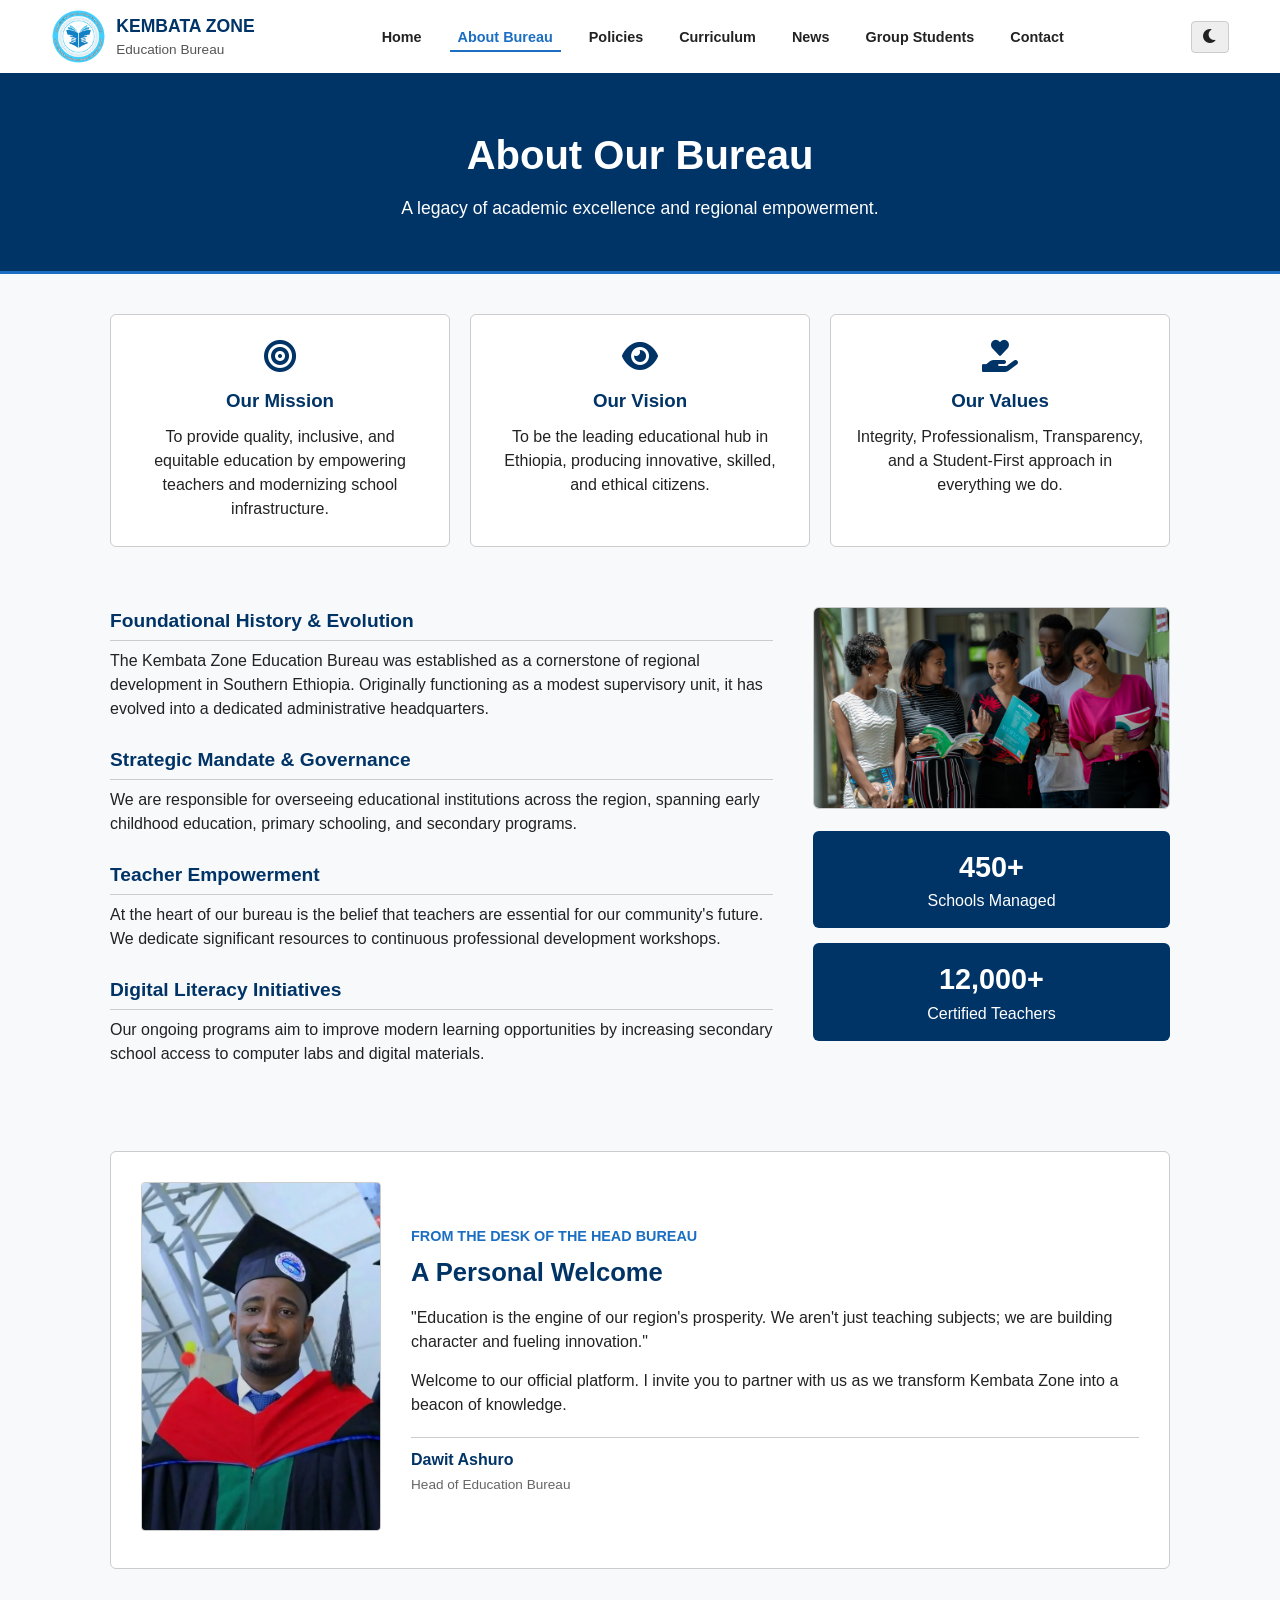
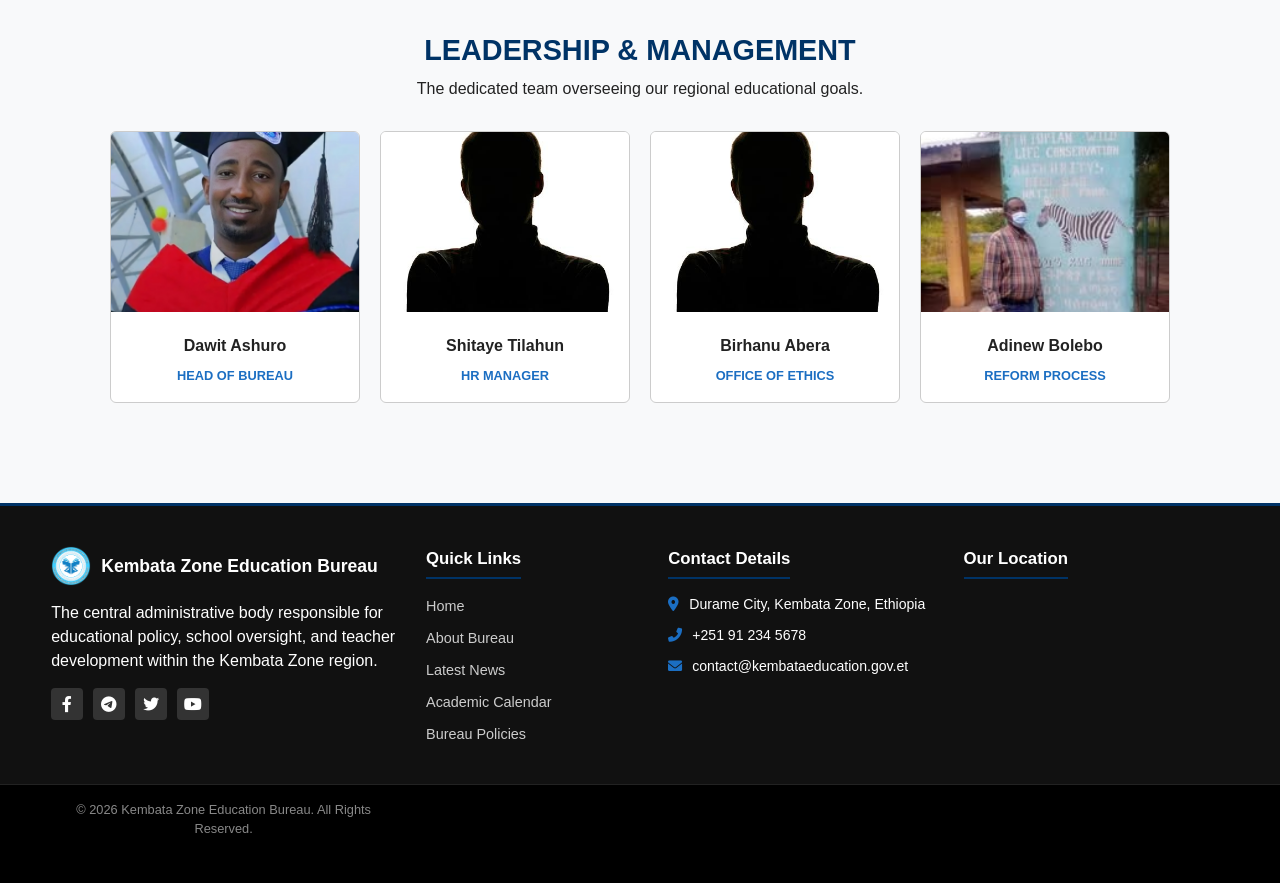
==== commit 16dbddec: "Add files via upload" ====
--- a/about.html
+++ b/about.html
@@ -1,198 +1,221 @@
-<!DOCTYPE html>
-<html lang="en">
-<head>
-    <meta charset="UTF-8">
-    <meta name="viewport" content="width=device-width, initial-scale=1.0">
-    <title>About Us | Kembata Zone Education Bureau</title>
-    <link rel="stylesheet" href="https://cdnjs.cloudflare.com/ajax/libs/font-awesome/6.0.0/css/all.min.css">
-    <link rel="stylesheet" href="about.css">
-</head>
-<body>
-
-<nav class="navbar">
-    <div class="nav-container">
-        <div class="nav-logo">
-            <img src="./imgs/logo1.png" alt="Logo">
-            <div class="logo-text">
-                <span class="dept-name">Kembata Zone</span>
-                <span class="dept-subtext">Education Bureau</span>
-            </div>
-        </div>
-
-        <ul class="nav-links" id="nav-links">
-            <li><a href="index.html" class="active">Home</a></li>
-            <li><a href="#">About Bureau</a></li>
-            <li><a href="policies.html">Policies</a></li>
-            <li><a href="curriculum.html">Curriculum</a></li>
-            <li><a href="news.html">News</a></li>
-            <li><a href="contact.html">Contact</a></li>
-        </ul>
-
-        <div class="nav-actions">
-            <button id="dark-mode-toggle"><i class="fas fa-moon"></i></button>
-            <div class="menu-toggle" id="mobile-menu">
-                <span class="bar"></span>
-                <span class="bar"></span>
-                <span class="bar"></span>
-            </div>
-        </div>
-    </div>
-</nav>
-
-<header class="about-hero">
-    <div class="container">
-        <h1>About Our Bureau</h1>
-        <p>A legacy of academic excellence and regional empowerment.</p>
-    </div>
-</header>
-
-<div class="main-content-wrapper">
-    <section class="mvv-section">
-        <div class="mvv-grid">
-            <div class="mvv-card">
-                <i class="fas fa-bullseye"></i>
-                <h3>Our Mission</h3>
-                <p>To provide quality, inclusive, and equitable education by empowering teachers and modernizing school infrastructure.</p>
-            </div>
-            <div class="mvv-card">
-                <i class="fas fa-eye"></i>
-                <h3>Our Vision</h3>
-                <p>To be the leading educational hub in Ethiopia, producing innovative, skilled, and ethical citizens.</p>
-            </div>
-            <div class="mvv-card">
-                <i class="fas fa-hand-holding-heart"></i>
-                <h3>Our Values</h3>
-                <p>Integrity, Professionalism, Transparency, and a Student-First approach in everything we do.</p>
-            </div>
-        </div>
-    </section>
-
-    <section class="institution-description">
-        <div class="desc-content">
-            <div class="desc-text-wrapper">
-                <h2>Our Institutional Heritage</h2>
-                <div class="text-block">
-                    <h3>Foundational History & Evolution</h3>
-                    <p>The Kembata Zone Education Bureau was established as a cornerstone of regional development in Southern Ethiopia. Originally functioning as a modest supervisory unit, it has evolved over several decades into a sophisticated administrative headquarters.</p>
-                </div>
-                <div class="text-block">
-                    <h3>Strategic Mandate & Governance</h3>
-                    <p>We are responsible for the holistic development of over 450 educational institutions. Our mandate spans across early childhood education, primary schooling, and secondary vocational training.</p>
-                </div>
-                <div class="text-block">
-                    <h3>Teacher Empowerment</h3>
-                    <p>At the heart of our bureau is the belief that teachers are the architects of the future. We dedicate a significant portion of our annual budget to continuous professional development.</p>
-                </div>
-                <div class="text-block">
-                    <h3>Digital Transformation Road Map</h3>
-                    <p>The "Kembata Tech-Forward" initiative represents our commitment to the future. By 2028, our goal is to ensure every secondary school student has access to high-speed internet.</p>
-                </div>
-            </div>
-            <div class="desc-side-content">
-                <img src="./imgs/P3.png">
-                <div class="stat-stack">
-                    <div class="stat-box"><span>450+</span><p>Schools Managed</p></div>
-                    <div class="stat-box"><span>12k+</span><p>Certified Teachers</p></div>
-                </div>
-            </div>
-        </div>
-    </section>
-
-    <section class="director-message">
-        <div class="message-wrapper">
-            <div class="director-portrait">
-                <img src="./imgs/Dawit ashuro.jpg" alt="Bureau Director">
-            </div>
-            <div class="message-text">
-                <span class="subtitle">From the Desk of the Head Bureau</span>
-                <h2>A Personal Welcome</h2>
-                <p>"Education is the engine of our region's prosperity. We aren't just teaching subjects; we are building character and fueling innovation."</p>
-                <p>Welcome to our official platform. I invite you to partner with us as we transform Kembata Zone into a beacon of knowledge.</p>
-                <div class="director-signature">
-                    <h4>Dawit Ashuro</h4>
-                    <span>Head of Education Bureau</span>
-                </div>
-            </div>
-        </div>
-    </section>
-
-    <section class="directors-section">
-        <div class="section-header">
-            <h2>Leadership & Management</h2>
-            <p>The dedicated team overseeing our regional educational goals.</p>
-        </div>
-        <div class="directors-grid">
-            <div class="director-card"><img src="./imgs/Dawit ashuro.jpg"><div class="director-info"><h4>Dawit Ashuro</h4><span class="role">Head of Bureau</span></div></div>
-            <div class="director-card"><img src="./imgs/unknown.jpeg"><div class="director-info"><h4>Shitaye Tilahun</h4><span class="role">HR Manager</span></div></div>
-            <div class="director-card"><img src="./imgs/unknown.jpeg"><div class="director-info"><h4>Birhanu Abera</h4><span class="role">Office of Ethics</span></div></div>
-            <div class="director-card"><img src="./imgs/Adinew.jpg"><div class="director-info"><h4>Adinew bolebo</h4><span class="role">Reform Process</span></div></div>
-            
-        </div>
-    </section>
-</div>
-
-<footer class="site-footer" id="contact">
-    <div class="footer-top">
-        <div class="footer-container">
-            <div class="footer-column bureau-info">
-                <div class="f-logo">
-                    <img src="./imgs/logo1.png" alt="Logo">
-                    <h3>Kembata Zone Education Bureau</h3>
-                </div>
-                <p>The central administrative body responsible for educational policy, school oversight, and teacher development within the Kembata Zone region.</p>
-                <div class="social-links">
-                    <a href="#" aria-label="Facebook"><i class="fab fa-facebook-f"></i></a>
-                    <a href="#" aria-label="Telegram"><i class="fab fa-telegram-plane"></i></a>
-                    <a href="#" aria-label="Twitter"><i class="fab fa-twitter"></i></a>
-                    <a href="#" aria-label="YouTube"><i class="fab fa-youtube"></i></a>
-                </div>
-            </div>
-
-            <div class="footer-column">
-                <h4 class="footer-title">Quick Links</h4>
-                <ul class="f-links">
-                    <li><a href="./index.html">Home</a></li>
-                    <li><a href="./about.html">About Bureau</a></li>
-                    <li><a href="./news.html">Latest News</a></li>
-                    <li><a href="./curriculum.html">Academic Calendar</a></li>
-                    <li><a href="./policies.html">Bureau Policies</a></li>
-                </ul>
-            </div>
-
-            <div class="footer-column">
-                <h4 class="footer-title">Contact Details</h4>
-                <div class="contact-box">
-                    <div class="c-item">
-                        <i class="fas fa-map-marker-alt"></i>
-                        <span>Durame City, Kembata Zone, Ethiopia</span>
-                    </div>
-                    <div class="c-item">
-                        <i class="fas fa-phone-alt"></i>
-                        <span>+251 91 234 5678<br>+251 91 987 6543</span>
-                    </div>
-                    <div class="c-item">
-                        <i class="fas fa-envelope"></i>
-                        <span>contact@kembataeducation.gov.et</span>
-                    </div>
-                </div>
-            </div>
-
-            <div class="footer-column">
-                <h4 class="footer-title">Our Location</h4>
-                <div class="map-wrapper">
-                    <iframe src="https://www.google.com/maps/embed?pb=!1m18!1m12!1m3!1d31688.0000000000!2d37.8864!3d7.2361!2m3!1f0!2f0!3f0!3m2!1i1024!2i768!4f13.1!3m3!1m2!1s0x170e5b0000000001%3A0x0000000000000000!2sDurame!5e0!3m2!1sen!2set!4v1700000000000" width="100%" height="150" style="border:0; border-radius:8px;" allowfullscreen="" loading="lazy"></iframe>
-                </div>
-            </div>
-        </div>
-    </div>
-    
-    <div class="footer-bottom">
-        <div class="footer-container centered-text">
-            <p>© 2026 Kembata Zone Education Bureau. All Rights Reserved.</p>
-        </div>
-    </div>
-</footer>
-
-<script src="about.js"></script>
-</body>
+<!DOCTYPE html>
+<html lang="en">
+<head>
+    <meta charset="UTF-8">
+    <meta name="viewport" content="width=device-width, initial-scale=1.0">
+    <title>About Us | Kembata Zone Education Bureau</title>
+    <link rel="stylesheet" href="https://cdnjs.cloudflare.com/ajax/libs/font-awesome/6.0.0/css/all.min.css">
+    <link rel="stylesheet" href="about.css">
+</head>
+<body>
+
+<nav class="navbar">
+    <div class="nav-container">
+        <div class="nav-logo">
+            <img src="./imgs/logo1.png" alt="Logo">
+            <div class="logo-text">
+                <span class="dept-name">Kembata Zone</span>
+                <span class="dept-subtext">Education Bureau</span>
+            </div>
+        </div>
+
+        <ul class="nav-links" id="nav-links">
+            <li><a href="index.html">Home</a></li>
+            <li><a href="about.html" class="active">About Bureau</a></li>
+            <li><a href="policies.html">Policies</a></li>
+            <li><a href="curriculum.html">Curriculum</a></li>
+            <li><a href="news.html">News</a></li>
+            <li><a href="group-students.html">Group Students</a></li>
+            <li><a href="contact.html">Contact</a></li>
+        </ul>
+
+        <div class="nav-actions">
+            <button id="dark-mode-toggle"><i class="fas fa-moon"></i></button>
+            <div class="menu-toggle" id="mobile-menu">
+                <span class="bar"></span>
+                <span class="bar"></span>
+                <span class="bar"></span>
+            </div>
+        </div>
+    </div>
+</nav>
+
+<header class="about-hero">
+    <div class="container">
+        <h1>About Our Bureau</h1>
+        <p>A legacy of academic excellence and regional empowerment.</p>
+    </div>
+</header>
+
+<div class="main-content-wrapper">
+    <section class="mvv-section">
+        <div class="mvv-grid">
+            <div class="mvv-card">
+                <i class="fas fa-bullseye"></i>
+                <h3>Our Mission</h3>
+                <p>To provide quality, inclusive, and equitable education by empowering teachers and modernizing school infrastructure.</p>
+            </div>
+            <div class="mvv-card">
+                <i class="fas fa-eye"></i>
+                <h3>Our Vision</h3>
+                <p>To be the leading educational hub in Ethiopia, producing innovative, skilled, and ethical citizens.</p>
+            </div>
+            <div class="mvv-card">
+                <i class="fas fa-hand-holding-heart"></i>
+                <h3>Our Values</h3>
+                <p>Integrity, Professionalism, Transparency, and a Student-First approach in everything we do.</p>
+            </div>
+        </div>
+    </section>
+
+    <section class="institution-description">
+        <div class="desc-content">
+            <div class="desc-text-wrapper">
+                <div class="text-block">
+                    <h3>Foundational History & Evolution</h3>
+                    <p>The Kembata Zone Education Bureau was established as a cornerstone of regional development in Southern Ethiopia. Originally functioning as a modest supervisory unit, it has evolved into a dedicated administrative headquarters.</p>
+                </div>
+                <div class="text-block">
+                    <h3>Strategic Mandate & Governance</h3>
+                    <p>We are responsible for overseeing educational institutions across the region, spanning early childhood education, primary schooling, and secondary programs.</p>
+                </div>
+                <div class="text-block">
+                    <h3>Teacher Empowerment</h3>
+                    <p>At the heart of our bureau is the belief that teachers are essential for our community's future. We dedicate significant resources to continuous professional development workshops.</p>
+                </div>
+                <div class="text-block">
+                    <h3>Digital Literacy Initiatives</h3>
+                    <p>Our ongoing programs aim to improve modern learning opportunities by increasing secondary school access to computer labs and digital materials.</p>
+                </div>
+            </div>
+            <div class="desc-side-content">
+                <img src="./imgs/P3.png" alt="Bureau Office">
+                <div class="stat-stack">
+                    <div class="stat-box"><span>450+</span><p>Schools Managed</p></div>
+                    <div class="stat-box"><span>12,000+</span><p>Certified Teachers</p></div>
+                </div>
+            </div>
+        </div>
+    </section>
+
+    <section class="director-message">
+        <div class="message-wrapper">
+            <div class="director-portrait">
+                <img src="./imgs/Dawit ashuro.jpg" alt="Bureau Director">
+            </div>
+            <div class="message-text">
+                <span class="subtitle">From the Desk of the Head Bureau</span>
+                <h2>A Personal Welcome</h2>
+                <p>"Education is the engine of our region's prosperity. We aren't just teaching subjects; we are building character and fueling innovation."</p>
+                <p>Welcome to our official platform. I invite you to partner with us as we transform Kembata Zone into a beacon of knowledge.</p>
+                <div class="director-signature">
+                    <h4>Dawit Ashuro</h4>
+                    <span>Head of Education Bureau</span>
+                </div>
+            </div>
+        </div>
+    </section>
+
+    <section class="directors-section">
+        <div class="section-header">
+            <h2>Leadership & Management</h2>
+            <p>The dedicated team overseeing our regional educational goals.</p>
+        </div>
+        <div class="directors-grid">
+            <div class="director-card">
+                <img src="./imgs/Dawit ashuro.jpg" alt="Dawit Ashuro">
+                <div class="director-info">
+                    <h4>Dawit Ashuro</h4>
+                    <span class="role">Head of Bureau</span>
+                </div>
+            </div>
+            <div class="director-card">
+                <img src="./imgs/unknown.jpeg" alt="Shitaye Tilahun">
+                <div class="director-info">
+                    <h4>Shitaye Tilahun</h4>
+                    <span class="role">HR Manager</span>
+                </div>
+            </div>
+            <div class="director-card">
+                <img src="./imgs/unknown.jpeg" alt="Birhanu Abera">
+                <div class="director-info">
+                    <h4>Birhanu Abera</h4>
+                    <span class="role">Office of Ethics</span>
+                </div>
+            </div>
+            <div class="director-card">
+                <img src="./imgs/Adinew.jpg" alt="Adinew Bolebo">
+                <div class="director-info">
+                    <h4>Adinew Bolebo</h4>
+                    <span class="role">Reform Process</span>
+                </div>
+            </div>
+        </div>
+    </section>
+</div>
+
+<footer class="site-footer" id="contact">
+    <div class="footer-top">
+        <div class="footer-container">
+            <div class="footer-column bureau-info">
+                <div class="f-logo">
+                    <img src="./imgs/logo1.png" alt="Logo">
+                    <h3>Kembata Zone Education Bureau</h3>
+                </div>
+                <p>The central administrative body responsible for educational policy, school oversight, and teacher development within the Kembata Zone region.</p>
+                <div class="social-links">
+                    <a href="#" aria-label="Facebook"><i class="fab fa-facebook-f"></i></a>
+                    <a href="#" aria-label="Telegram"><i class="fab fa-telegram-plane"></i></a>
+                    <a href="#" aria-label="Twitter"><i class="fab fa-twitter"></i></a>
+                    <a href="#" aria-label="YouTube"><i class="fab fa-youtube"></i></a>
+                </div>
+            </div>
+
+            <div class="footer-column">
+                <h4 class="footer-title">Quick Links</h4>
+                <ul class="f-links">
+                    <li><a href="./index.html">Home</a></li>
+                    <li><a href="./about.html">About Bureau</a></li>
+                    <li><a href="./news.html">Latest News</a></li>
+                    <li><a href="./curriculum.html">Academic Calendar</a></li>
+                    <li><a href="./policies.html">Bureau Policies</a></li>
+                </ul>
+            </div>
+
+            <div class="footer-column">
+                <h4 class="footer-title">Contact Details</h4>
+                <div class="contact-box">
+                    <div class="c-item">
+                        <i class="fas fa-map-marker-alt"></i>
+                        <span>Durame City, Kembata Zone, Ethiopia</span>
+                    </div>
+                    <div class="c-item">
+                        <i class="fas fa-phone-alt"></i>
+                        <span>+251 91 234 5678</span>
+                    </div>
+                    <div class="c-item">
+                        <i class="fas fa-envelope"></i>
+                        <span>contact@kembataeducation.gov.et</span>
+                    </div>
+                </div>
+            </div>
+
+            <div class="footer-column">
+                <h4 class="footer-title">Our Location</h4>
+                <div class="map-wrapper">
+                    <iframe src="https://www.google.com/maps/embed?pb=!1m18!1m12!1m3!1d31688.0000000000!2d37.8864!3d7.2361!2m3!1f0!2f0!3f0!3m2!1i1024!2i768!4f13.1!3m3!1m2!1s0x170e5b0000000001%3A0x0000000000000000!2sDurame!5e0!3m2!1sen!2set!4v1700000000000" width="100%" height="130" style="border:0;" allowfullscreen="" loading="lazy"></iframe>
+                </div>
+            </div>
+        </div>
+    </div>
+    
+    <div class="footer-bottom">
+        <div class="footer-container centered-text">
+            <p>© 2026 Kembata Zone Education Bureau. All Rights Reserved.</p>
+        </div>
+    </div>
+</footer>
+
+<script src="about.js"></script>
+</body>
 </html>
--- a/about.css
+++ b/about.css
@@ -1,105 +1,462 @@
 :root {
-    --primary: #00CCCC;
-    --dark: #1a1a1a;
+    --primary: #003366;      /* Classic academic dark blue */
+    --accent: #1b6ec2;       /* Standard link blue */
+    --dark: #222222;
     --light: #ffffff;
-    --bg-alt: #f4f7f9;
-    --text-soft: #555;
-    --shadow: 0 10px 30px rgba(0,0,0,0.08);
+    --bg-alt: #f8f9fa;
+    --border-color: #cccccc;
+    --shadow: 0 2px 5px rgba(0,0,0,0.1);
 }
 
 [data-theme="dark"] {
     --dark: #f4f4f4;
-    --light: #1e1e1e;
-    --bg-alt: #121212;
-    --text-soft: #bbb;
-}
-
-* { margin: 0; padding: 0; box-sizing: border-box; font-family: 'Segoe UI', sans-serif; transition: 0.3s; }
-body { background: var(--bg-alt); color: var(--dark); line-height: 1.6; overflow-x: hidden; }
+    --light: #222222;
+    --bg-alt: #1a1a1a;
+    --border-color: #444444;
+}
+
+* { 
+    margin: 0; 
+    padding: 0; 
+    box-sizing: border-box; 
+    font-family: Arial, Helvetica, sans-serif; 
+}
+
+body { 
+    background: var(--bg-alt); 
+    color: var(--dark); 
+    line-height: 1.5; 
+    overflow-x: hidden; 
+}
 
 /* --- Navbar --- */
-.navbar { background: var(--light); height: 85px; display: flex; align-items: center; position: sticky; top: 0; z-index: 1000; box-shadow: var(--shadow); }
-.nav-container { width: 90%; max-width: 1300px; margin: 0 auto; display: flex; justify-content: space-between; align-items: center; }
-.nav-logo { display: flex; align-items: center; gap: 12px; }
-.nav-logo img { height: 70px; }
-.dept-name { font-weight: 800; color: var(--primary); font-size: 1.2rem; text-transform: uppercase; }
-.nav-links { display: flex; list-style: none; gap: 25px; }
-.nav-links a { text-decoration: none; color: var(--dark); font-weight: 600; font-size: 0.95rem; }
-
-/* Dropdown */
-.dropdown { position: relative; }
-.dropdown-content { display: none; position: absolute; top: 100%; background: var(--light); min-width: 180px; box-shadow: var(--shadow); border-top: 3px solid var(--primary); list-style: none; }
-.dropdown-content a { padding: 12px 20px; display: block; border-bottom: 1px solid rgba(0,0,0,0.05); }
-@media (min-width: 1025px) { .dropdown:hover .dropdown-content { display: block; } }
-
-.nav-actions { display: flex; align-items: center; gap: 20px; }
-#dark-mode-toggle { background: none; border: none; cursor: pointer; color: var(--dark); font-size: 1.3rem; }
-
-/* CONTENT WRAPPER */
-.main-content-wrapper { max-width: 1200px; margin: 0 auto; padding: 0 40px; }
-section { margin-bottom: 100px; }
-
-/* HERO */
-.about-hero { background: linear-gradient(rgba(0, 204, 204, 0.8), rgba(0, 0, 0, 0.7)), url('https://images.unsplash.com/photo-1523050854058-8df90110c9f1?auto=format&fit=crop&q=80&w=1470'); background-size: cover; background-position: center; color: white; padding: 120px 0; text-align: center; margin-bottom: 80px; }
-.about-hero h1 { font-size: 3.5rem; }
-
-/* MVV */
-.mvv-grid { display: grid; grid-template-columns: repeat(3, 1fr); gap: 30px; margin-top: -120px; }
-.mvv-card { background: var(--light); padding: 40px; border-radius: 15px; text-align: center; box-shadow: var(--shadow); }
-.mvv-card i { font-size: 2.5rem; color: var(--primary); margin-bottom: 20px; }
-
-/* DESCRIPTION */
-.desc-content { display: grid; grid-template-columns: 1.2fr 0.8fr; gap: 60px; }
-.text-block { margin-bottom: 35px; }
-.text-block h3 { color: var(--primary); margin-bottom: 10px; }
-.desc-side-content img { width: 100%; border-radius: 20px; margin-bottom: 20px; }
-.stat-box { background: var(--primary); color: white; padding: 25px; border-radius: 12px; margin-bottom: 15px; text-align: center; }
-.stat-box span { font-size: 2rem; font-weight: 800; display: block; }
-
-/* DIRECTOR MESSAGE */
-.message-wrapper { display: grid; grid-template-columns: 1fr 1.5fr; gap: 60px; align-items: center; background: var(--light); padding: 50px; border-radius: 20px; box-shadow: var(--shadow); }
-.director-portrait img { width: 100%; border-radius: 15px; box-shadow: 10px 10px 0 var(--primary); }
-.message-text h2 { margin-bottom: 20px; font-size: 2.2rem; }
-
-/* LEADERSHIP */
-.section-header { text-align: center; margin-bottom: 50px; }
-.directors-grid { display: grid; grid-template-columns: repeat(auto-fill, minmax(180px, 1fr)); gap: 20px; }
-.director-card { background: var(--light); border-radius: 10px; overflow: hidden; box-shadow: var(--shadow); text-align: center; }
-.director-card img { width: 100%; height: 200px; object-fit: cover; }
-.director-info { padding: 15px; }
-.role { font-size: 0.75rem; color: var(--primary); text-transform: uppercase; font-weight: bold; }
+.navbar { 
+    background: var(--light); 
+    height: 75px; 
+    display: flex; 
+    align-items: center; 
+    position: sticky; 
+    top: 0; 
+    z-index: 1000; 
+    border-bottom: 2px solid var(--primary); 
+}
+
+.nav-container { 
+    width: 92%; 
+    max-width: 1200px; 
+    margin: 0 auto; 
+    display: flex; 
+    justify-content: space-between; 
+    align-items: center; 
+}
+
+.nav-logo { 
+    display: flex; 
+    align-items: center; 
+    gap: 10px; 
+}
+
+.nav-logo img { 
+    height: 55px; 
+}
+
+.logo-text {
+    display: flex;
+    flex-direction: column;
+}
+
+.dept-name { 
+    font-weight: bold; 
+    color: var(--primary); 
+    font-size: 1.1rem; 
+    text-transform: uppercase; 
+}
+
+.dept-subtext {
+    font-size: 0.85rem;
+    color: #555;
+}
+
+.nav-links { 
+    display: flex; 
+    list-style: none; 
+    gap: 20px; 
+}
+
+.nav-links a { 
+    text-decoration: none; 
+    color: var(--dark); 
+    font-weight: bold; 
+    font-size: 0.9rem; 
+    padding: 5px 8px;
+}
+
+.nav-links a.active, .nav-links a:hover {
+    color: var(--accent);
+    border-bottom: 2px solid var(--accent);
+}
+
+.nav-actions { 
+    display: flex; 
+    align-items: center; 
+    gap: 15px; 
+}
+
+#dark-mode-toggle { 
+    background: #eee; 
+    border: 1px solid #ccc; 
+    padding: 6px 10px;
+    border-radius: 4px;
+    cursor: pointer; 
+    color: var(--dark); 
+    font-size: 1rem; 
+}
+
+/* --- Content Wrapper & Sections --- */
+.main-content-wrapper { 
+    max-width: 1100px; 
+    margin: 0 auto; 
+    padding: 40px 20px; 
+}
+
+section { 
+    margin-bottom: 60px; 
+}
+
+/* --- Hero Banner --- */
+.about-hero { 
+    background: var(--primary); 
+    color: white; 
+    padding: 50px 20px; 
+    text-align: center; 
+    border-bottom: 3px solid var(--accent);
+}
+
+.about-hero h1 { 
+    font-size: 2.5rem; 
+    margin-bottom: 10px;
+}
+
+.about-hero p {
+    font-size: 1.1rem;
+}
+
+/* --- Mission, Vision, Values --- */
+.mvv-grid { 
+    display: grid; 
+    grid-template-columns: repeat(3, 1fr); 
+    gap: 20px; 
+}
+
+.mvv-card { 
+    background: var(--light); 
+    padding: 25px 20px; 
+    border: 1px solid var(--border-color);
+    border-radius: 6px; 
+    text-align: center; 
+}
+
+.mvv-card i { 
+    font-size: 2rem; 
+    color: var(--primary); 
+    margin-bottom: 15px; 
+}
+
+.mvv-card h3 {
+    margin-bottom: 10px;
+    color: var(--primary);
+}
+
+/* --- Institutional Description --- */
+.desc-content { 
+    display: grid; 
+    grid-template-columns: 1.3fr 0.7fr; 
+    gap: 40px; 
+    align-items: start;
+}
+
+.text-block { 
+    margin-bottom: 25px; 
+}
+
+.text-block h3 { 
+    color: var(--primary); 
+    margin-bottom: 8px; 
+    font-size: 1.2rem;
+    border-bottom: 1px solid var(--border-color);
+    padding-bottom: 4px;
+}
+
+.desc-side-content img { 
+    width: 100%; 
+    border: 1px solid var(--border-color);
+    border-radius: 6px; 
+    margin-bottom: 15px; 
+}
+
+.stat-stack {
+    display: flex;
+    flex-direction: column;
+    gap: 15px;
+}
+
+.stat-box { 
+    background: var(--primary); 
+    color: white; 
+    padding: 15px; 
+    border-radius: 6px; 
+    text-align: center; 
+}
+
+.stat-box span { 
+    font-size: 1.8rem; 
+    font-weight: bold; 
+    display: block; 
+}
+
+/* --- Director Message --- */
+.message-wrapper { 
+    display: grid; 
+    grid-template-columns: 240px 1fr; 
+    gap: 30px; 
+    align-items: center; 
+    background: var(--light); 
+    padding: 30px; 
+    border: 1px solid var(--border-color);
+    border-radius: 6px; 
+}
+
+.director-portrait img { 
+    width: 100%; 
+    border: 1px solid var(--border-color);
+    border-radius: 4px; 
+}
+
+.message-text .subtitle {
+    color: var(--accent);
+    font-weight: bold;
+    font-size: 0.9rem;
+    text-transform: uppercase;
+}
+
+.message-text h2 { 
+    margin: 5px 0 15px 0; 
+    font-size: 1.6rem; 
+    color: var(--primary);
+}
+
+.message-text p {
+    margin-bottom: 15px;
+}
+
+.director-signature {
+    margin-top: 20px;
+    border-top: 1px solid var(--border-color);
+    padding-top: 10px;
+}
+
+.director-signature h4 {
+    color: var(--primary);
+}
+
+.director-signature span {
+    font-size: 0.85rem;
+    color: #666;
+}
+
+/* --- Leadership Grid --- */
+.section-header { 
+    text-align: center; 
+    margin-bottom: 30px; 
+}
+
+.section-header h2 {
+    font-size: 1.8rem;
+    color: var(--primary);
+    margin-bottom: 5px;
+    text-transform: uppercase;
+}
+
+.directors-grid { 
+    display: grid; 
+    grid-template-columns: repeat(auto-fill, minmax(200px, 1fr)); 
+    gap: 20px; 
+}
+
+.director-card { 
+    background: var(--light); 
+    border: 1px solid var(--border-color);
+    border-radius: 6px; 
+    overflow: hidden; 
+    text-align: center; 
+}
+
+.director-card img { 
+    width: 100%; 
+    height: 180px; 
+    object-fit: cover; 
+}
+
+.director-info { 
+    padding: 15px; 
+}
+
+.director-info h4 {
+    font-size: 1rem;
+    margin-bottom: 5px;
+}
+
+.role { 
+    font-size: 0.8rem; 
+    color: var(--accent); 
+    text-transform: uppercase; 
+    font-weight: bold; 
+}
 
 /* --- Footer --- */
-.site-footer { background: #1a1a1a; color: #fff; padding-top: 60px; border-top: 4px solid var(--primary); }
-.footer-container { width: 90%; max-width: 1300px; margin: 0 auto; display: grid; grid-template-columns: 1.5fr 1fr 1fr 1.2fr; gap: 40px; padding-bottom: 40px; }
-.f-logo { display: flex; align-items: center; gap: 10px; margin-bottom: 20px; }
-.f-logo img { height: 50px; }
-.social-links { display: flex; gap: 12px; margin-top: 20px; }
-.social-links a { width: 35px; height: 35px; background: rgba(255,255,255,0.1); border-radius: 50%; display: flex; align-items: center; justify-content: center; color: #fff; transition: 0.3s; }
-.social-links a:hover { background: var(--primary); transform: translateY(-3px); }
-.footer-title { font-size: 1.2rem; margin-bottom: 25px; position: relative; padding-bottom: 10px; }
-.footer-title::after { content: ''; position: absolute; left: 0; bottom: 0; width: 35px; height: 2px; background: var(--primary); }
-.f-links { list-style: none; }
-.f-links li { margin-bottom: 12px; }
-.f-links a { color: #ccc; text-decoration: none; }
-.c-item { display: flex; gap: 15px; margin-bottom: 15px; }
-.c-item i { color: var(--primary); margin-top: 5px; }
-
-/* Centered Copyright Bar */
-.footer-bottom { background: #111; padding: 25px 0; border-top: 1px solid rgba(255,255,255,0.05); }
-.centered-text { text-align: center; display: block; }
-.footer-bottom p { font-size: 0.85rem; color: #777; margin: 0; }
-
-/* --- Mobile Fixes --- */
-.menu-toggle { display: none; flex-direction: column; gap: 5px; cursor: pointer; }
-.bar { width: 28px; height: 3px; background: var(--dark); border-radius: 5px; }
-
-/* MOBILE RESPONSIVE */
+.site-footer { 
+    background: #111111; 
+    color: #fff; 
+    padding-top: 40px; 
+    border-top: 3px solid var(--primary); 
+}
+
+.footer-container { 
+    width: 92%; 
+    max-width: 1200px; 
+    margin: 0 auto; 
+    display: grid; 
+    grid-template-columns: 1.3fr 0.8fr 1fr 1fr; 
+    gap: 30px; 
+    padding-bottom: 30px; 
+}
+
+.f-logo { 
+    display: flex; 
+    align-items: center; 
+    gap: 10px; 
+    margin-bottom: 15px; 
+}
+
+.f-logo img { 
+    height: 40px;
+}
+
+.f-logo h3 {
+    font-size: 1.1rem;
+}
+
+.social-links { 
+    display: flex; 
+    gap: 10px; 
+    margin-top: 15px; 
+}
+
+.social-links a { 
+    width: 32px; 
+    height: 32px; 
+    background: #333; 
+    border-radius: 4px; 
+    display: flex; 
+    align-items: center; 
+    justify-content: center; 
+    color: #fff; 
+    text-decoration: none;
+}
+
+.social-links a:hover { 
+    background: var(--accent); 
+}
+
+.footer-title { 
+    font-size: 1.05rem; 
+    margin-bottom: 15px; 
+    border-bottom: 2px solid var(--primary);
+    padding-bottom: 5px;
+    display: inline-block;
+}
+
+.f-links { 
+    list-style: none; 
+}
+
+.f-links li { 
+    margin-bottom: 8px; 
+}
+
+.f-links a { 
+    color: #ccc; 
+    text-decoration: none; 
+    font-size: 0.9rem;
+}
+
+.f-links a:hover {
+    color: #fff;
+    text-decoration: underline;
+}
+
+.c-item { 
+    display: flex; 
+    gap: 10px; 
+    margin-bottom: 10px; 
+    font-size: 0.88rem;
+}
+
+.c-item i { 
+    color: var(--accent); 
+    margin-top: 3px; 
+}
+
+.map-wrapper iframe {
+    border-radius: 4px;
+}
+
+.footer-bottom { 
+    background: #000; 
+    padding: 15px 0; 
+    border-top: 1px solid #222; 
+}
+
+.centered-text { 
+    text-align: center; 
+}
+
+.footer-bottom p { 
+    font-size: 0.8rem; 
+    color: #888; 
+}
+
+/* --- Mobile Navigation & Responsiveness --- */
+.menu-toggle { 
+    display: none; 
+    flex-direction: column; 
+    gap: 4px; 
+    cursor: pointer; 
+}
+
+.bar { 
+    width: 25px; 
+    height: 3px; 
+    background: var(--dark); 
+    border-radius: 2px; 
+}
+
 @media (max-width: 1024px) {
     .menu-toggle { display: flex; }
-    .nav-links { position: fixed; top: 85px; left: -100%; width: 80%; height: 100vh; background: var(--light); flex-direction: column; padding: 40px 10%; z-index: 1000; }
+    .nav-links { 
+        position: fixed; 
+        top: 75px; 
+        left: -100%; 
+        width: 75%; 
+        height: 100vh; 
+        background: var(--light); 
+        flex-direction: column; 
+        padding: 30px 20px; 
+        border-right: 2px solid var(--primary);
+        transition: 0.3s; 
+        z-index: 1000;
+    }
     .nav-links.active { left: 0; }
-    .main-content-wrapper { padding: 0 20px; }
+    .main-content-wrapper { padding: 20px; }
     .mvv-grid, .desc-content, .message-wrapper, .footer-container { grid-template-columns: 1fr; }
-    .mvv-grid { margin-top: 0; }
 }
